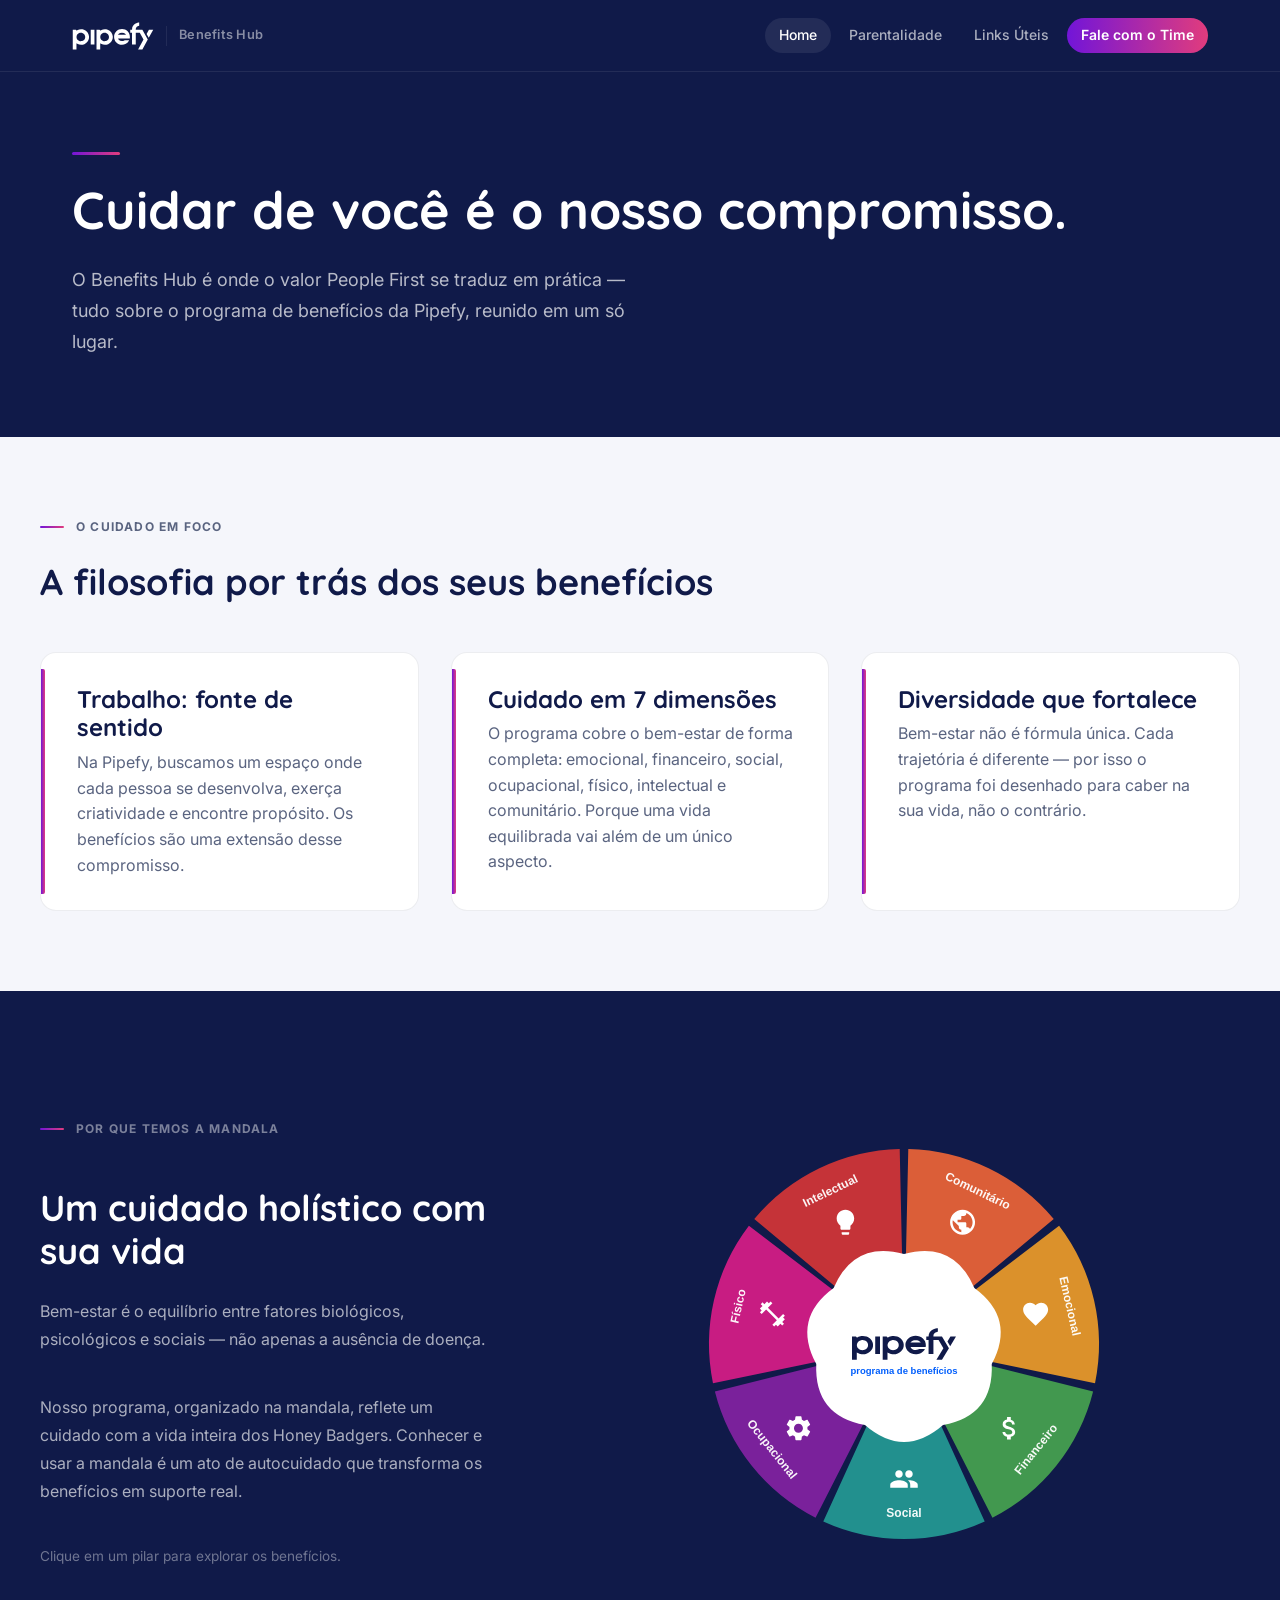
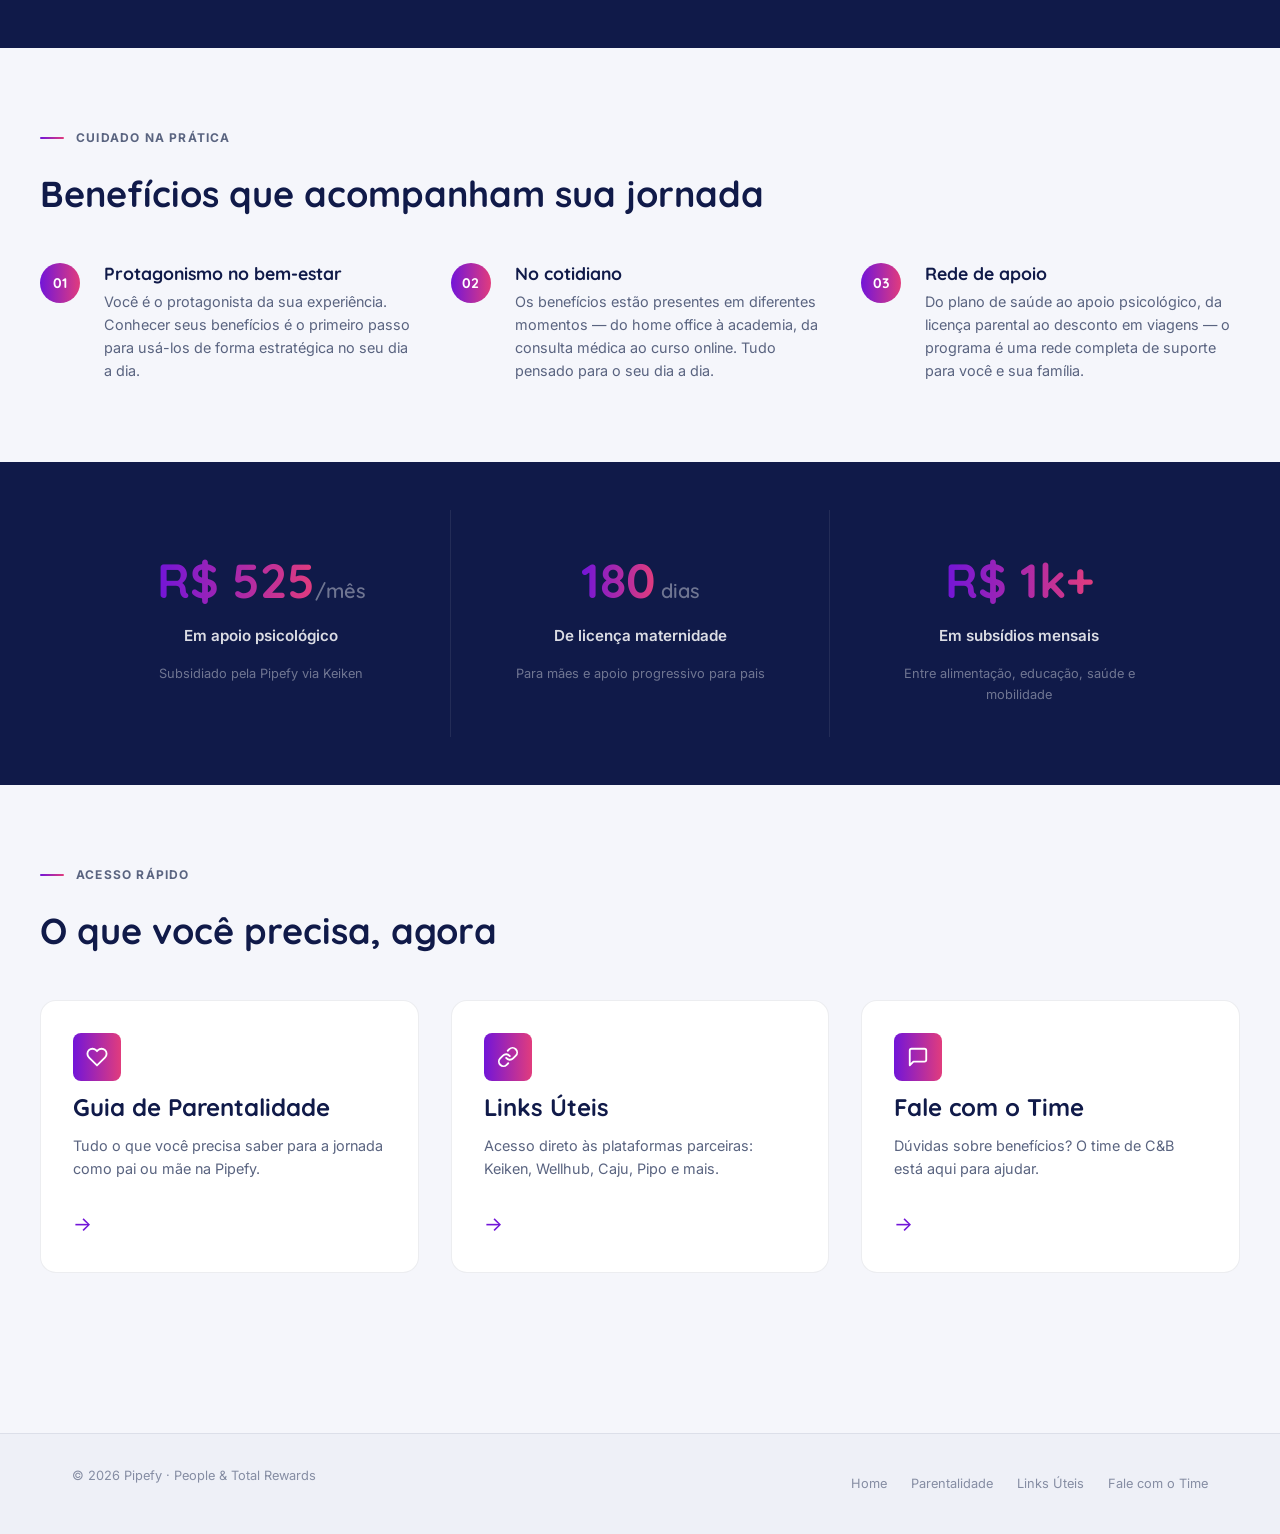
==== index.html @ c68e929a "etapa 2: home completa com mandala, textos e tema híbrido" ====
<!DOCTYPE html>
<html lang="pt-BR">
<head>
  <meta charset="UTF-8">
  <meta name="viewport" content="width=device-width, initial-scale=1.0">
  <meta name="description" content="Benefits Hub — Conheça todos os benefícios Pipefy">
  <title>Benefits Hub — Pipefy</title>
  <link rel="preconnect" href="https://fonts.googleapis.com">
  <link rel="preconnect" href="https://fonts.gstatic.com" crossorigin>
  <link href="https://fonts.googleapis.com/css2?family=Inter:wght@300;400;500;600;700&family=Quicksand:wght@500;600;700&display=swap" rel="stylesheet">
  <link rel="stylesheet" href="css/style.css">
</head>
<body>
  <a href="#main-content" class="skip-link">Pular para o conteúdo</a>
  <div id="header-placeholder"></div>

  <main id="main-content">

    <section class="section-dark hero-section" aria-labelledby="hero-title">
      <div class="container">
        <div class="gradient-bar"></div>
        <h1 id="hero-title">Cuidar de você é o nosso compromisso.</h1>
        <p class="hero-subtitle">O Benefits Hub é onde o valor People First se traduz em prática — tudo sobre o programa de benefícios da Pipefy, reunido em um só lugar.</p>
      </div>
    </section>

    <section aria-labelledby="cuidado-title">
      <div class="container section">
        <div class="section-label">O Cuidado em Foco</div>
        <h2 id="cuidado-title">A filosofia por trás dos seus benefícios</h2>
        <div class="grid-3">
          <div class="card card-feature">
            <h3>Trabalho: fonte de sentido</h3>
            <p style="color:var(--text-secondary);margin-top:0.5rem">Na Pipefy, buscamos um espaço onde cada pessoa se desenvolva, exerça criatividade e encontre propósito. Os benefícios são uma extensão desse compromisso.</p>
          </div>
          <div class="card card-feature">
            <h3>Cuidado em 7 dimensões</h3>
            <p style="color:var(--text-secondary);margin-top:0.5rem">O programa cobre o bem-estar de forma completa: emocional, financeiro, social, ocupacional, físico, intelectual e comunitário. Porque uma vida equilibrada vai além de um único aspecto.</p>
          </div>
          <div class="card card-feature">
            <h3>Diversidade que fortalece</h3>
            <p style="color:var(--text-secondary);margin-top:0.5rem">Bem-estar não é fórmula única. Cada trajetória é diferente — por isso o programa foi desenhado para caber na sua vida, não o contrário.</p>
          </div>
        </div>
      </div>
    </section>

    <section class="section-dark" aria-labelledby="mandala-title">
      <div class="container section">
        <div class="mandala-layout">
          <div class="mandala-text">
            <div class="section-label">Por que temos a mandala</div>
            <h2 id="mandala-title">Um cuidado holístico com sua vida</h2>
            <p>Bem-estar é o equilíbrio entre fatores biológicos, psicológicos e sociais — não apenas a ausência de doença.</p>
            <p>Nosso programa, organizado na mandala, reflete um cuidado com a vida inteira dos Honey Badgers. Conhecer e usar a mandala é um ato de autocuidado que transforma os benefícios em suporte real.</p>
            <p style="color:rgba(255,255,255,0.4);font-size:0.85rem">Clique em um pilar para explorar os benefícios.</p>
          </div>
          <div class="mandala-wheel">
            <canvas id="mandala" aria-label="Mandala de benefícios Pipefy com 7 pilares clicáveis"></canvas>
          </div>
        </div>
      </div>
    </section>

    <section aria-labelledby="pratica-title">
      <div class="container section">
        <div class="section-label">Cuidado na Prática</div>
        <h2 id="pratica-title">Benefícios que acompanham sua jornada</h2>
        <div class="grid-3">
          <div class="pratica-item">
            <div class="pratica-num" aria-hidden="true">01</div>
            <div>
              <h3>Protagonismo no bem-estar</h3>
              <p>Você é o protagonista da sua experiência. Conhecer seus benefícios é o primeiro passo para usá-los de forma estratégica no seu dia a dia.</p>
            </div>
          </div>
          <div class="pratica-item">
            <div class="pratica-num" aria-hidden="true">02</div>
            <div>
              <h3>No cotidiano</h3>
              <p>Os benefícios estão presentes em diferentes momentos — do home office à academia, da consulta médica ao curso online. Tudo pensado para o seu dia a dia.</p>
            </div>
          </div>
          <div class="pratica-item">
            <div class="pratica-num" aria-hidden="true">03</div>
            <div>
              <h3>Rede de apoio</h3>
              <p>Do plano de saúde ao apoio psicológico, da licença parental ao desconto em viagens — o programa é uma rede completa de suporte para você e sua família.</p>
            </div>
          </div>
        </div>
      </div>
    </section>

    <section class="section-numbers" aria-label="Números do programa de benefícios">
      <div class="container">
        <div class="numbers-grid">
          <div class="stat">
            <div><span class="stat-value">R$ 525</span><span class="stat-period">/mês</span></div>
            <p class="stat-label">Em apoio psicológico</p>
            <p class="stat-detail">Subsidiado pela Pipefy via Keiken</p>
          </div>
          <div class="stat">
            <div><span class="stat-value">180</span><span class="stat-period"> dias</span></div>
            <p class="stat-label">De licença maternidade</p>
            <p class="stat-detail">Para mães e apoio progressivo para pais</p>
          </div>
          <div class="stat">
            <div><span class="stat-value">R$ 1k+</span></div>
            <p class="stat-label">Em subsídios mensais</p>
            <p class="stat-detail">Entre alimentação, educação, saúde e mobilidade</p>
          </div>
        </div>
      </div>
    </section>

    <section aria-labelledby="acesso-title">
      <div class="container section">
        <div class="section-label">Acesso Rápido</div>
        <h2 id="acesso-title">O que você precisa, agora</h2>
        <div class="grid-3">
          <a href="parentalidade.html" class="card card-link">
            <div class="card-link-icon" aria-hidden="true">
              <svg width="22" height="22" viewBox="0 0 24 24" fill="none" stroke="white" stroke-width="2" stroke-linecap="round" stroke-linejoin="round"><path d="M20.84 4.61a5.5 5.5 0 0 0-7.78 0L12 5.67l-1.06-1.06a5.5 5.5 0 0 0-7.78 7.78l1.06 1.06L12 21.23l7.78-7.78 1.06-1.06a5.5 5.5 0 0 0 0-7.78z"/></svg>
            </div>
            <h3>Guia de Parentalidade</h3>
            <p>Tudo o que você precisa saber para a jornada como pai ou mãe na Pipefy.</p>
            <span class="card-link-arrow" aria-hidden="true">→</span>
          </a>
          <a href="links-uteis.html" class="card card-link">
            <div class="card-link-icon" aria-hidden="true">
              <svg width="22" height="22" viewBox="0 0 24 24" fill="none" stroke="white" stroke-width="2" stroke-linecap="round" stroke-linejoin="round"><path d="M10 13a5 5 0 0 0 7.54.54l3-3a5 5 0 0 0-7.07-7.07l-1.72 1.71"/><path d="M14 11a5 5 0 0 0-7.54-.54l-3 3a5 5 0 0 0 7.07 7.07l1.71-1.71"/></svg>
            </div>
            <h3>Links Úteis</h3>
            <p>Acesso direto às plataformas parceiras: Keiken, Wellhub, Caju, Pipo e mais.</p>
            <span class="card-link-arrow" aria-hidden="true">→</span>
          </a>
          <a href="fale-com-o-time.html" class="card card-link">
            <div class="card-link-icon" aria-hidden="true">
              <svg width="22" height="22" viewBox="0 0 24 24" fill="none" stroke="white" stroke-width="2" stroke-linecap="round" stroke-linejoin="round"><path d="M21 15a2 2 0 0 1-2 2H7l-4 4V5a2 2 0 0 1 2-2h14a2 2 0 0 1 2 2z"/></svg>
            </div>
            <h3>Fale com o Time</h3>
            <p>Dúvidas sobre benefícios? O time de C&amp;B está aqui para ajudar.</p>
            <span class="card-link-arrow" aria-hidden="true">→</span>
          </a>
        </div>
      </div>
    </section>

  </main>

  <div id="footer-placeholder"></div>

  <script>const BASE = './';</script>
  <script src="js/components.js"></script>
  <script>
  (function() {
    const LOGO_D = 'M245.43 51.1485C245.43 51.0985 245.43 49.5185 245.44 49.4585C245.95 40.4285 254.89 38.9685 256.14 38.8585V28.9785C253.12 28.8085 233.56 31.7185 233.76 51.1285C233.77 51.1285 233.78 51.1485 233.78 51.1485H228.18V60.6685H233.72V97.6185H245.44V60.6685H257.84L269.48 82.0385L252.63 112.938H266.04L282.9 82.0285L266.06 51.1585H245.42L245.43 51.1485ZM286.46 51.1485L279.24 64.4985L285.9 76.6885L299.9 51.1285H286.47L286.46 51.1485ZM161.58 76.9585C160.45 81.9685 156.53 85.8385 151.45 86.9585C141.57 89.1285 132.93 80.5885 135.13 70.8385C136.26 65.8285 140.18 61.9585 145.25 60.8385C155.13 58.6685 163.78 67.2085 161.58 76.9585ZM158.04 51.2085C145.06 46.3085 134.68 53.9685 134.68 53.9685L132.62 51.2285H123.06V113.028H134.61V93.6485C134.61 93.6485 140.88 98.2485 149.25 98.2485C163.68 98.2485 175.25 85.9385 173.77 71.3985C172.85 62.3385 166.66 54.4685 158.05 51.2185L158.04 51.2085ZM189.98 67.0085L189.981 67.0061C190.055 66.8564 193.06 60.7385 202.48 60.7385C211.97 60.7385 214.98 66.9985 214.98 67.0085H189.98ZM202.53 49.3185C188.89 49.3185 177.83 60.2685 177.83 73.7785C177.83 87.2885 188.89 98.2385 202.53 98.2385C210.04 98.2385 219.78 94.5085 224.97 83.9285H211C210.23 84.5985 209.33 85.2185 208.28 85.7285C206.7 86.4785 204.8 86.9685 202.49 86.9685C193.98 86.9685 190.62 80.5285 190.44 78.7285H226.72C226.766 78.2739 226.831 77.8163 226.896 77.355L226.896 77.3544C226.999 76.6288 227.103 75.8942 227.14 75.1485C227.93 60.2585 215.95 49.3285 202.55 49.3285L202.53 49.3185ZM105.01 97.6885H116.58V51.2185H105.01V97.6885ZM77.4 86.9584C82.47 85.8384 86.39 81.9684 87.52 76.9584C89.72 67.2084 81.07 58.6684 71.19 60.8384C66.12 61.9584 62.2 65.8284 61.07 70.8384C58.87 80.5884 67.52 89.1284 77.4 86.9584ZM60.62 53.9684C60.62 53.9684 71 46.3084 83.98 51.2084L83.99 51.2184C92.6 54.4684 98.79 62.3384 99.71 71.3984C101.19 85.9384 89.62 98.2484 75.19 98.2484C66.81 98.2484 60.54 93.6484 60.54 93.6484V113.028H49V51.2284H58.56L60.62 53.9684Z';

    const pilares = [
      { nome:'Comunitário', cor:'#FF6B35', slug:'comunitario' },
      { nome:'Emocional',   cor:'#FFA726', slug:'emocional'   },
      { nome:'Financeiro',  cor:'#4CAF50', slug:'financeiro'  },
      { nome:'Social',      cor:'#26A69A', slug:'social'      },
      { nome:'Ocupacional', cor:'#8E24AA', slug:'ocupacional' },
      { nome:'Físico',      cor:'#E91E8C', slug:'fisico'      },
      { nome:'Intelectual', cor:'#E53935', slug:'intelectual' },
    ];

    const ICON_PATHS = [
      // Comunitário — globo
      'M12 2C6.48 2 2 6.48 2 12s4.48 10 10 10 10-4.48 10-10S17.52 2 12 2zm-1 17.93c-3.95-.49-7-3.85-7-7.93 0-.62.08-1.21.21-1.79L9 15v1c0 1.1.9 2 2 2v1.93zm6.9-2.54c-.26-.81-1-1.39-1.9-1.39h-1v-3c0-.55-.45-1-1-1H8v-2h2c.55 0 1-.45 1-1V7h2c1.1 0 2-.9 2-2v-.41c2.93 1.19 5 4.06 5 7.41 0 2.08-.8 3.97-2.1 5.39z',
      // Emocional — coração
      'M12 21.35l-1.45-1.32C5.4 15.36 2 12.28 2 8.5 2 5.42 4.42 3 7.5 3c1.74 0 3.41.81 4.5 2.09C13.09 3.81 14.76 3 16.5 3 19.58 3 22 5.42 22 8.5c0 3.78-3.4 6.86-8.55 11.54L12 21.35z',
      // Financeiro — cifrão
      'M11.8 10.9c-2.27-.59-3-1.2-3-2.15 0-1.09 1.01-1.85 2.7-1.85 1.78 0 2.44.85 2.5 2.1h2.21c-.07-1.72-1.12-3.3-3.21-3.81V3h-3v2.16c-1.94.42-3.5 1.68-3.5 3.61 0 2.31 1.91 3.46 4.7 4.13 2.5.6 3 1.48 3 2.41 0 .69-.49 1.79-2.7 1.79-2.06 0-2.87-.92-2.98-2.1h-2.2c.12 2.19 1.76 3.42 3.68 3.83V21h3v-2.15c1.95-.37 3.5-1.5 3.5-3.55 0-2.84-2.43-3.81-4.7-4.4z',
      // Social — grupo de pessoas
      'M16 11c1.66 0 2.99-1.34 2.99-3S17.66 5 16 5c-1.66 0-3 1.34-3 3s1.34 3 3 3zm-8 0c1.66 0 2.99-1.34 2.99-3S9.66 5 8 5C6.34 5 5 6.34 5 8s1.34 3 3 3zm0 2c-2.33 0-7 1.17-7 3.5V19h14v-2.5c0-2.33-4.67-3.5-7-3.5zm8 0c-.29 0-.62.02-.97.05 1.16.84 1.97 1.97 1.97 3.45V19h6v-2.5c0-2.33-4.67-3.5-7-3.5z',
      // Ocupacional — engrenagem
      'M19.14 12.94c.04-.3.06-.61.06-.94 0-.32-.02-.64-.07-.94l2.03-1.58c.18-.14.23-.41.12-.61l-1.92-3.32c-.12-.22-.37-.29-.59-.22l-2.39.96c-.5-.38-1.03-.7-1.62-.94l-.36-2.54c-.04-.24-.24-.41-.48-.41h-3.84c-.24 0-.43.17-.47.41l-.36 2.54c-.59.24-1.13.57-1.62.94l-2.39-.96c-.22-.08-.47 0-.59.22L2.74 8.87c-.12.21-.08.47.12.61l2.03 1.58c-.05.3-.09.63-.09.94s.02.64.07.94l-2.03 1.58c-.18.14-.23.41-.12.61l1.92 3.32c.12.22.37.29.59.22l2.39-.96c.5.38 1.03.7 1.62.94l.36 2.54c.05.24.24.41.48.41h3.84c.24 0 .44-.17.47-.41l.36-2.54c.59-.24 1.13-.56 1.62-.94l2.39.96c.22.08.47 0 .59-.22l1.92-3.32c.12-.22.07-.47-.12-.61l-2.01-1.58zM12 15.6c-1.98 0-3.6-1.62-3.6-3.6s1.62-3.6 3.6-3.6 3.6 1.62 3.6 3.6-1.62 3.6-3.6 3.6z',
      // Físico — haltere
      'M20.57 14.86L22 13.43 20.57 12 17 15.57 8.43 7 12 3.43 10.57 2 9.14 3.43 7.71 2 5.57 4.14 4.14 2.71 2.71 4.14l1.43 1.43L2 7.71l1.43 1.43L2 10.57 3.43 12 7 8.43 15.57 17 12 20.57 13.43 22l1.43-1.43L16.29 22l2.14-2.14 1.43 1.43 1.43-1.43-1.43-1.43L22 16.29z',
      // Intelectual — lâmpada
      'M9 21c0 .55.45 1 1 1h4c.55 0 1-.45 1-1v-1H9v1zm3-19C8.14 2 5 5.14 5 9c0 2.38 1.19 4.47 3 5.74V17c0 .55.45 1 1 1h6c.55 0 1-.45 1-1v-2.26c1.81-1.27 3-3.36 3-5.74 0-3.86-3.14-7-7-7z',
    ];

    const canvas = document.getElementById('mandala');
    if (!canvas) return;

    const dpr = window.devicePixelRatio || 1;
    const SIZE = 420;
    canvas.width  = SIZE * dpr;
    canvas.height = SIZE * dpr;
    canvas.style.width  = SIZE + 'px';
    canvas.style.height = SIZE + 'px';
    const ctx = canvas.getContext('2d');
    ctx.scale(dpr, dpr);

    const CX=SIZE/2, CY=SIZE/2, R=195, r=90, BUMP=25, N=7;
    const SA=(Math.PI*2)/N, GAP=0.022;
    let hov=-1, loadedCount=0;

    function makeIconImg(pathD) {
      const svg = `<svg viewBox="0 0 24 24" fill="white" xmlns="http://www.w3.org/2000/svg"><path d="${pathD}"/></svg>`;
      const img = new Image();
      img.onload = () => { loadedCount++; if (loadedCount === N + 1) draw(); };
      img.src = 'data:image/svg+xml;charset=utf-8,' + encodeURIComponent(svg);
      return img;
    }

    const iconImgs = ICON_PATHS.map(makeIconImg);

    const logoSvg = `<svg viewBox="49 18 250.9 106" xmlns="http://www.w3.org/2000/svg"><path fill-rule="evenodd" clip-rule="evenodd" d="${LOGO_D}" fill="#101A49"/></svg>`;
    const logoImg = new Image();
    logoImg.onload = () => { loadedCount++; if (loadedCount === N + 1) draw(); };
    logoImg.src = 'data:image/svg+xml;charset=utf-8,' + encodeURIComponent(logoSvg);

    function seg(i){ const s=-Math.PI/2+i*SA+GAP, e=-Math.PI/2+(i+1)*SA-GAP; return {s,e,mid:(s+e)/2}; }

    function drawSegs(){
      pilares.forEach((p,i)=>{
        const {s,e,mid}=seg(i), isH=hov===i;
        const ox=isH?Math.cos(mid)*8:0, oy=isH?Math.sin(mid)*8:0;
        ctx.save(); ctx.translate(ox,oy);
        ctx.beginPath();
        ctx.moveTo(CX+r*Math.cos(s),CY+r*Math.sin(s));
        ctx.lineTo(CX+R*Math.cos(s),CY+R*Math.sin(s));
        ctx.arc(CX,CY,R,s,e);
        ctx.lineTo(CX+r*Math.cos(e),CY+r*Math.sin(e));
        ctx.arc(CX,CY,r,e,s,true);
        ctx.closePath();
        ctx.fillStyle=isH?p.cor:p.cor+'D9';
        ctx.fill();
        ctx.restore();
      });
    }

    function drawWavy(){
      ctx.beginPath();
      for(let i=0;i<N;i++){
        const ba=-Math.PI/2+i*SA, ma=ba+SA/2, na=-Math.PI/2+(i+1)*SA;
        const x1=CX+r*Math.cos(ba), y1=CY+r*Math.sin(ba);
        const cpx=CX+(r+BUMP)*Math.cos(ma), cpy=CY+(r+BUMP)*Math.sin(ma);
        const x2=CX+r*Math.cos(na), y2=CY+r*Math.sin(na);
        if(i===0) ctx.moveTo(x1,y1); ctx.quadraticCurveTo(cpx,cpy,x2,y2);
      }
      ctx.closePath(); ctx.fillStyle='white'; ctx.fill();
    }

    function drawLabels(){
      const ICON_SIZE = 30;
      pilares.forEach((p,i)=>{
        const {s,e,mid}=seg(i), isH=hov===i;
        const ox=isH?Math.cos(mid)*8:0, oy=isH?Math.sin(mid)*8:0;
        const avail = R - r - BUMP;
        const ir = r + BUMP + avail * 0.25;
        const lr = r + BUMP + avail * 0.68;

        const ix=CX+ir*Math.cos(mid)+ox, iy=CY+ir*Math.sin(mid)+oy;
        if (iconImgs[i].complete && iconImgs[i].naturalWidth > 0) {
          ctx.drawImage(iconImgs[i], ix-ICON_SIZE/2, iy-ICON_SIZE/2, ICON_SIZE, ICON_SIZE);
        }

        ctx.save();
        ctx.translate(CX+lr*Math.cos(mid)+ox, CY+lr*Math.sin(mid)+oy);
        const textRot = Math.sin(mid) > 0 ? mid + Math.PI * 1.5 : mid + Math.PI * 0.5;
        ctx.rotate(textRot);
        ctx.fillStyle='rgba(255,255,255,0.95)';
        ctx.font='bold 12px sans-serif';
        ctx.textAlign='center'; ctx.textBaseline='middle';
        ctx.fillText(p.nome,0,0);
        ctx.restore();
      });
    }

    function drawCenter(){
      ctx.beginPath();
      ctx.arc(CX,CY,r-4,0,Math.PI*2);
      ctx.fillStyle='white'; ctx.fill();
      if(logoImg.complete && logoImg.naturalWidth>0){
        ctx.drawImage(logoImg, CX-52, CY-20, 104, 40);
      } else {
        ctx.fillStyle='#101A49';
        ctx.font='bold 20px sans-serif';
        ctx.textAlign='center'; ctx.textBaseline='middle';
        ctx.fillText('pipefy',CX,CY-10);
      }
      ctx.fillStyle='#005EFC';
      ctx.font='bold 9.5px sans-serif';
      ctx.textAlign='center'; ctx.textBaseline='middle';
      ctx.fillText('programa de benefícios',CX,CY+27);
    }

    function draw(){
      ctx.clearRect(0,0,SIZE,SIZE);
      drawSegs(); drawWavy(); drawLabels(); drawCenter();
    }

    function getHov(x,y){
      const dx=x-CX, dy=y-CY, d=Math.sqrt(dx*dx+dy*dy);
      if(d<r||d>R) return -1;
      let a=Math.atan2(dy,dx)+Math.PI/2;
      if(a<0) a+=Math.PI*2;
      return Math.floor(a/SA)%N;
    }

    canvas.addEventListener('mousemove',e=>{
      const rect=canvas.getBoundingClientRect();
      const x=(e.clientX-rect.left)*(SIZE/rect.width);
      const y=(e.clientY-rect.top)*(SIZE/rect.height);
      const idx=getHov(x,y);
      if(idx!==hov){ hov=idx; draw(); canvas.style.cursor=idx>=0?'pointer':'default'; }
    });
    canvas.addEventListener('mouseleave',()=>{ hov=-1; draw(); canvas.style.cursor='default'; });
    canvas.addEventListener('click',e=>{
      const rect=canvas.getBoundingClientRect();
      const x=(e.clientX-rect.left)*(SIZE/rect.width);
      const y=(e.clientY-rect.top)*(SIZE/rect.height);
      const idx=getHov(x,y);
      if(idx>=0) window.location.href=BASE+'pilares/'+pilares[idx].slug+'.html';
    });

    draw();
  })();
  </script>
</body>
</html>
---- css/style.css ----
/* ================================================
   Benefits Hub — Pipefy · Tema Híbrido
   ================================================ */

:root {
  --color-primary:    #005EFC;
  --color-dark:       #101A49;
  --color-gray:       #E6E6E6;
  --color-white:      #FFFFFF;
  --color-hr-primary: #7215D8;
  --color-hr-shade:   #520F9A;
  --color-hr-tint:    #9544ED;
  --color-hr-magenta: #E13C7D;
  --gradient:         linear-gradient(to right, #7215D8, #E13C7D);
  --gradient-reverse: linear-gradient(to left,  #7215D8, #E13C7D);
  --bg-page:          #F5F6FB;
  --bg-card:          #FFFFFF;
  --bg-card-hover:    #EEF0FA;
  --bg-dark:          #101A49;
  --bg-dark-card:     #162058;
  --bg-dark-card-hover: #1A2665;
  --border-subtle:    rgba(16, 26, 73, 0.08);
  --border-dark:      rgba(255, 255, 255, 0.08);
  --text-primary:     #101A49;
  --text-secondary:   #5A6480;
  --text-link:        #005EFC;
  --font-heading: 'Quicksand', sans-serif;
  --font-body:    'Inter', sans-serif;
  --space-xs: 0.5rem; --space-sm: 1rem; --space-md: 1.5rem;
  --space-lg: 2rem;   --space-xl: 3rem; --space-2xl: 5rem;
  --radius-sm: 8px; --radius-md: 16px; --radius-lg: 24px;
  --max-width: 1200px; --header-height: 72px;
  --transition: 0.2s ease;
}

*, *::before, *::after { box-sizing: border-box; margin: 0; padding: 0; }
html { scroll-behavior: smooth; }
body {
  background-color: var(--bg-page);
  color: var(--text-primary);
  font-family: var(--font-body);
  font-size: 1rem;
  line-height: 1.6;
  -webkit-font-smoothing: antialiased;
}
img { max-width: 100%; display: block; }
ul, ol { list-style: none; }

.skip-link {
  position: absolute; top: -100%; left: var(--space-sm);
  background: var(--color-primary); color: var(--color-white);
  padding: 0.5rem 1rem; border-radius: var(--radius-sm);
  font-weight: 600; z-index: 9999; transition: top var(--transition);
}
.skip-link:focus { top: var(--space-sm); }

a { color: var(--text-link); text-decoration: none; transition: color var(--transition); }
a:hover { color: var(--color-hr-primary); }
a:focus-visible { outline: 2px solid var(--color-primary); outline-offset: 3px; border-radius: 4px; }

h1, h2, h3, h4 { font-family: var(--font-heading); font-weight: 700; line-height: 1.2; }
h1 { font-size: clamp(2rem, 5vw, 3.25rem); }
h2 { font-size: clamp(1.5rem, 3vw, 2.25rem); }
h3 { font-size: clamp(1.125rem, 2vw, 1.5rem); }
h4 { font-size: 1.125rem; }
p { margin-bottom: var(--space-sm); }
p:last-child { margin-bottom: 0; }

.container { width: 100%; max-width: var(--max-width); margin: 0 auto; padding: 0 var(--space-lg); }
.section { padding: var(--space-2xl) 0; }

/* HEADER */
.site-header {
  position: sticky; top: 0; z-index: 100;
  height: var(--header-height);
  background-color: var(--bg-dark);
  border-bottom: 1px solid var(--border-dark);
}
.site-header .container { height: 100%; display: flex; align-items: center; justify-content: space-between; gap: var(--space-lg); }
.header-logo { display: flex; align-items: center; gap: 0.75rem; text-decoration: none; flex-shrink: 0; }
.header-logo:focus-visible { outline: 2px solid var(--color-primary); outline-offset: 4px; border-radius: var(--radius-sm); }
.logo-divider { width: 1px; height: 20px; background-color: var(--border-dark); }
.logo-label { font-size: 0.8rem; font-weight: 600; color: rgba(255,255,255,0.5); letter-spacing: 0.02em; white-space: nowrap; }
.site-nav { display: flex; align-items: center; gap: 0.25rem; }
.site-nav a { color: rgba(255,255,255,0.65); font-size: 0.875rem; font-weight: 500; padding: 0.4rem 0.875rem; border-radius: 20px; transition: color var(--transition), background-color var(--transition); white-space: nowrap; }
.site-nav a:hover, .site-nav a[aria-current="page"] { color: var(--color-white); background-color: rgba(255,255,255,0.08); }
.site-nav a:focus-visible { outline: 2px solid var(--color-primary); outline-offset: 2px; }
.nav-cta { background: var(--gradient) !important; color: var(--color-white) !important; font-weight: 600 !important; }
.nav-cta:hover { opacity: 0.88; }

/* FOOTER */
.site-footer { background-color: #EEF0F7; border-top: 1px solid var(--border-subtle); padding: var(--space-lg) 0; margin-top: var(--space-2xl); }
.footer-inner { display: flex; align-items: center; justify-content: space-between; flex-wrap: wrap; gap: var(--space-md); }
.footer-copy { font-size: 0.8rem; color: var(--text-secondary); opacity: 0.7; }
.footer-nav { display: flex; gap: var(--space-md); }
.footer-nav a { font-size: 0.8rem; color: var(--text-secondary); opacity: 0.7; transition: color var(--transition), opacity var(--transition); }
.footer-nav a:hover { color: var(--color-primary); opacity: 1; }

/* SEÇÃO DARK */
.section-dark { background-color: var(--bg-dark); color: var(--color-white); }
.section-dark h1, .section-dark h2, .section-dark h3, .section-dark h4 { color: var(--color-white); }
.section-dark p { color: rgba(255,255,255,0.65); }
.section-dark .card { background-color: var(--bg-dark-card); border-color: var(--border-dark); }
.section-dark .card:hover { background-color: var(--bg-dark-card-hover); box-shadow: none; }
.section-dark .section-label::before { background: var(--gradient); }
.section-dark .section-label { color: rgba(255,255,255,0.45); }

/* CARD */
.card { background-color: var(--bg-card); border: 1px solid var(--border-subtle); border-radius: var(--radius-md); padding: var(--space-lg); transition: transform var(--transition), box-shadow var(--transition); }
.card:hover { transform: translateY(-2px); box-shadow: 0 8px 24px rgba(16,26,73,0.08); }

/* CARD FEATURE (borda gradiente) */
.card-feature { position: relative; padding-left: calc(var(--space-lg) + 4px); }
.card-feature::before {
  content: ''; position: absolute; left: 0; top: var(--radius-md); bottom: var(--radius-md);
  width: 4px; border-radius: 0 2px 2px 0;
  background: var(--gradient);
}

/* CARD LINK */
a.card-link { display: flex; flex-direction: column; gap: 0.75rem; text-decoration: none; color: var(--text-primary); }
a.card-link h3 { color: var(--text-primary); transition: color var(--transition); }
a.card-link:hover h3 { color: var(--color-hr-primary); }
a.card-link p { color: var(--text-secondary); font-size: 0.9rem; }
.card-link-icon { width: 48px; height: 48px; border-radius: var(--radius-sm); background: var(--gradient); display: flex; align-items: center; justify-content: center; flex-shrink: 0; }
.card-link-icon svg { color: white; }
.card-link-arrow { font-size: 1.25rem; color: var(--color-hr-primary); margin-top: auto; }

/* UTILITÁRIOS */
.text-gradient { background: var(--gradient); -webkit-background-clip: text; -webkit-text-fill-color: transparent; background-clip: text; }
.gradient-bar { height: 3px; width: 48px; background: var(--gradient); border-radius: 2px; margin-bottom: var(--space-md); }
.badge { display: inline-block; font-size: 0.7rem; font-weight: 700; text-transform: uppercase; letter-spacing: 0.08em; padding: 0.25rem 0.75rem; border-radius: 20px; background: var(--gradient); color: var(--color-white); }
.section-label { display: flex; align-items: center; gap: 0.75rem; margin-bottom: var(--space-md); font-size: 0.75rem; font-weight: 700; text-transform: uppercase; letter-spacing: 0.1em; color: var(--text-secondary); }
.section-label::before { content: ''; display: block; width: 24px; height: 2px; background: var(--gradient); border-radius: 2px; flex-shrink: 0; }

/* HERO */
.hero-section { padding: var(--space-2xl) 0; }
.hero-subtitle { font-size: 1.125rem; color: rgba(255,255,255,0.7) !important; max-width: 580px; margin-top: var(--space-md); line-height: 1.7; }

/* GRIDS */
.grid-3 { display: grid; grid-template-columns: repeat(auto-fit, minmax(280px, 1fr)); gap: var(--space-lg); margin-top: var(--space-xl); }
.grid-2 { display: grid; grid-template-columns: repeat(auto-fit, minmax(300px, 1fr)); gap: var(--space-lg); margin-top: var(--space-xl); }

/* MANDALA */
.mandala-layout { display: grid; grid-template-columns: 2fr 3fr; gap: var(--space-2xl); align-items: center; margin-top: var(--space-xl); }
.mandala-text { display: flex; flex-direction: column; gap: var(--space-md); }
.mandala-text h2 { color: var(--color-white); }
.mandala-text p { color: rgba(255,255,255,0.65); line-height: 1.75; }
.mandala-wheel { display: flex; justify-content: center; }
.mandala-wheel canvas { max-width: 100%; cursor: default; }
.mandala-caption { text-align: center; font-size: 0.8rem; color: rgba(255,255,255,0.35); margin-top: var(--space-sm); }

/* CUIDADO NA PRÁTICA */
.pratica-item { display: flex; gap: var(--space-md); align-items: flex-start; }
.pratica-num {
  width: 40px; height: 40px; flex-shrink: 0; border-radius: 50%;
  background: var(--gradient); display: flex; align-items: center; justify-content: center;
  font-family: var(--font-heading); font-weight: 700; font-size: 0.875rem; color: white;
}
.pratica-item h3 { font-size: 1.1rem; margin-bottom: 0.35rem; }
.pratica-item p { color: var(--text-secondary); font-size: 0.9rem; }

/* NÚMEROS */
.section-numbers { background-color: var(--bg-dark); padding: var(--space-xl) 0; }
.numbers-grid { display: grid; grid-template-columns: repeat(3, 1fr); gap: 1px; background: var(--border-dark); }
.stat { padding: var(--space-lg) var(--space-xl); background: var(--bg-dark); text-align: center; }
.stat-value { display: inline; font-family: var(--font-heading); font-size: clamp(2rem, 4vw, 3rem); font-weight: 700; background: var(--gradient); -webkit-background-clip: text; -webkit-text-fill-color: transparent; background-clip: text; }
.stat-period { font-family: var(--font-heading); font-size: 1.25rem; font-weight: 600; color: rgba(255,255,255,0.4); }
.stat-label { font-size: 0.95rem; font-weight: 600; color: rgba(255,255,255,0.85); margin-top: 0.35rem; }
.stat-detail { font-size: 0.8rem; color: rgba(255,255,255,0.4); margin-top: 0.2rem; }

/* PÁGINA PLACEHOLDER */
.page-placeholder { min-height: 60vh; display: flex; flex-direction: column; align-items: center; justify-content: center; text-align: center; gap: var(--space-md); padding: var(--space-2xl) var(--space-lg); }
.page-placeholder .badge { background: var(--bg-card); border: 1px solid var(--border-subtle); color: var(--text-secondary); }
.page-placeholder p { color: var(--text-secondary); max-width: 480px; }

/* RESPONSIVO */
@media (max-width: 900px) {
  .mandala-layout { grid-template-columns: 1fr; }
  .mandala-text { text-align: center; align-items: center; }
  .numbers-grid { grid-template-columns: 1fr; }
  .stat { border-bottom: 1px solid var(--border-dark); }
  .stat:last-child { border-bottom: none; }
}
@media (max-width: 768px) {
  .container { padding: 0 var(--space-sm); }
  .site-nav { display: none; }
  .footer-inner { flex-direction: column; text-align: center; }
  .footer-nav { justify-content: center; }
  .grid-3, .grid-2 { grid-template-columns: 1fr; }
}
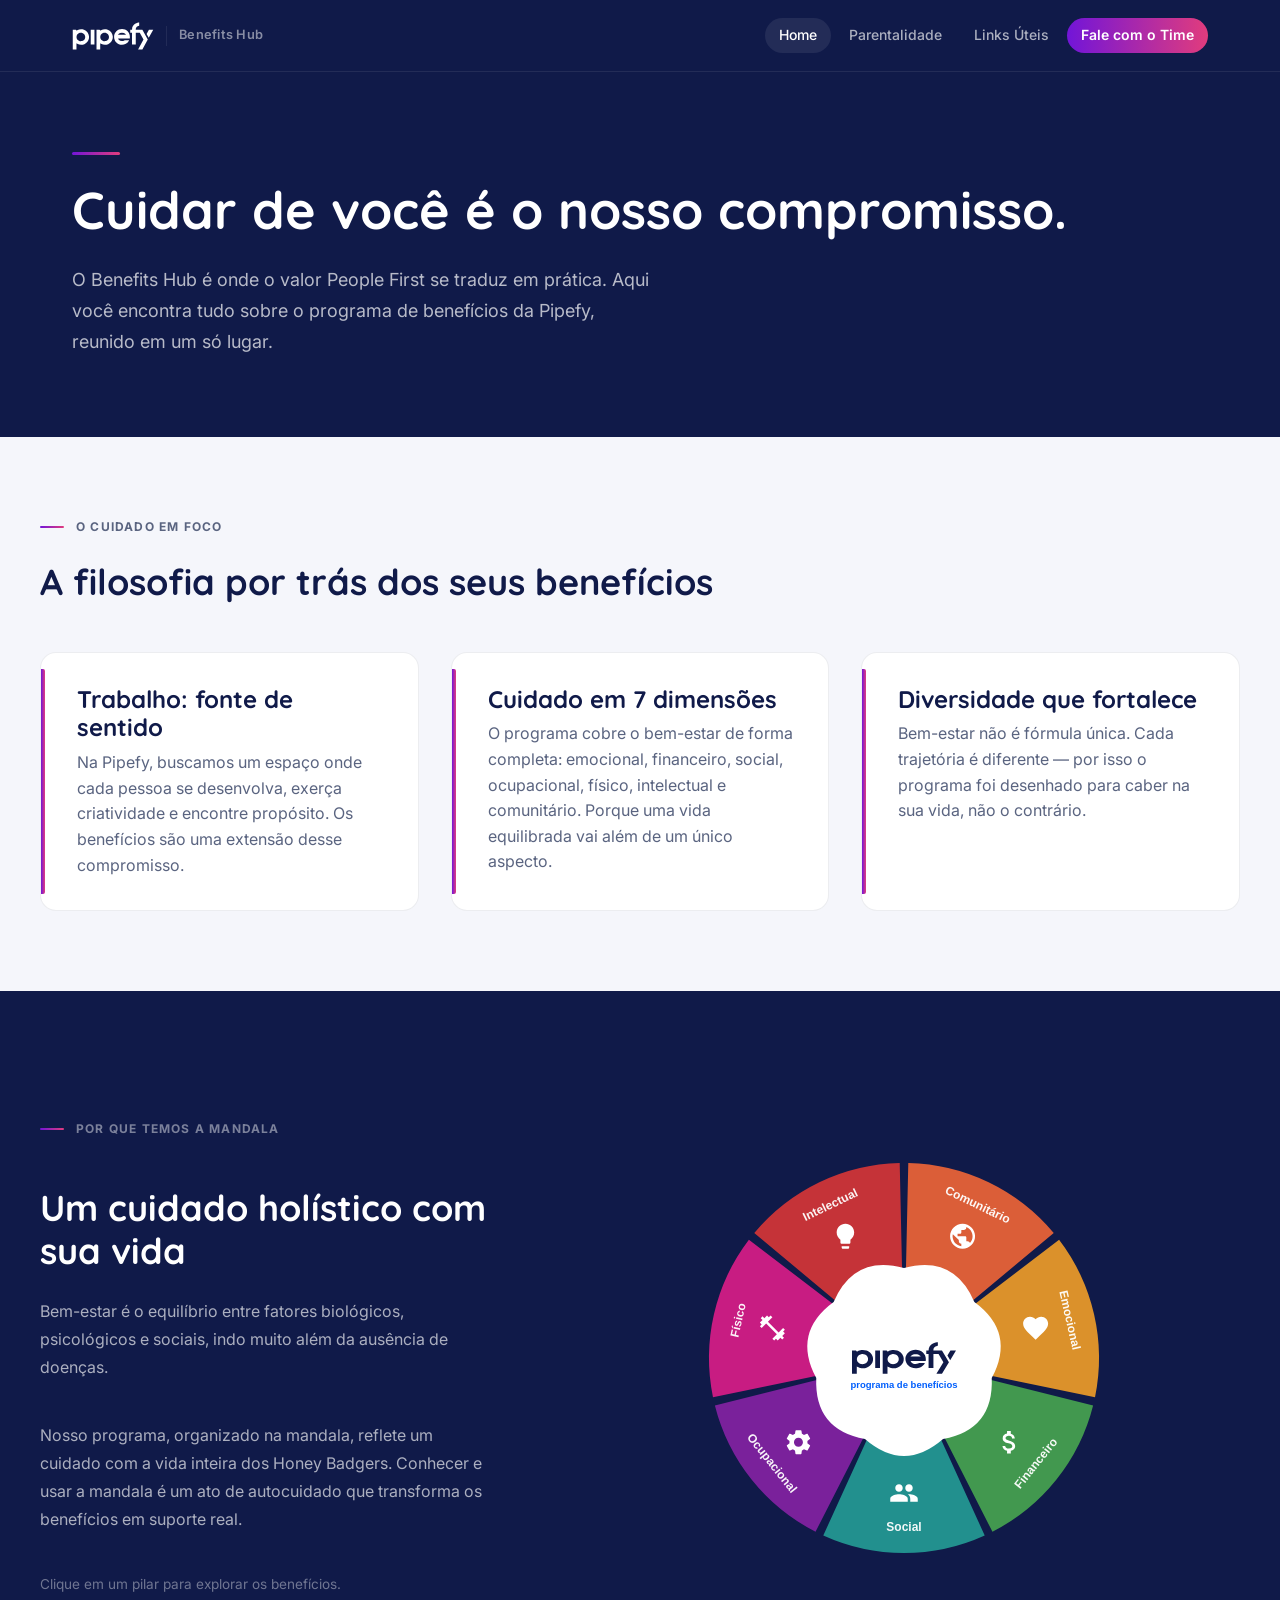
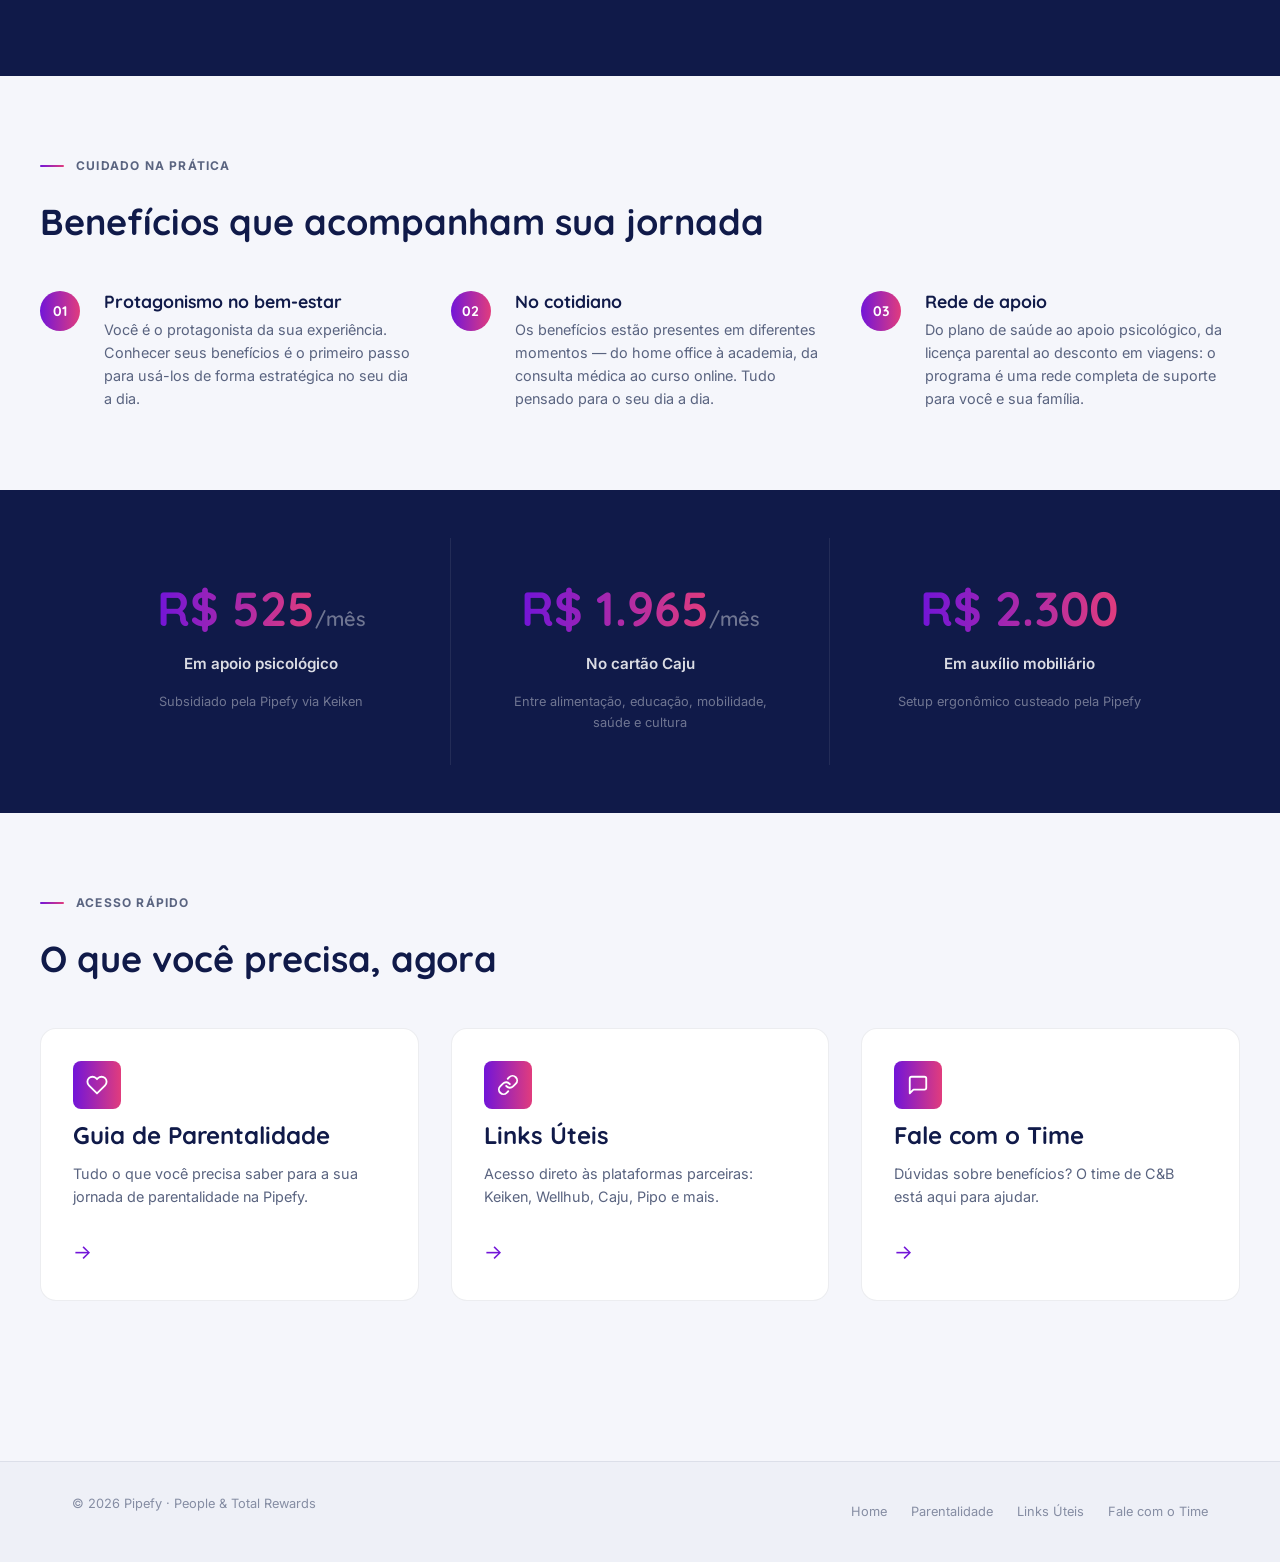
==== commit 6e716f1b: "Ajuste da escrita inicial" ====
--- a/index.html
+++ b/index.html
@@ -20,7 +20,7 @@
       <div class="container">
         <div class="gradient-bar"></div>
         <h1 id="hero-title">Cuidar de você é o nosso compromisso.</h1>
-        <p class="hero-subtitle">O Benefits Hub é onde o valor People First se traduz em prática — tudo sobre o programa de benefícios da Pipefy, reunido em um só lugar.</p>
+        <p class="hero-subtitle">O Benefits Hub é onde o valor People First se traduz em prática. Aqui você encontra tudo sobre o programa de benefícios da Pipefy, reunido em um só lugar.</p>
       </div>
     </section>
 
@@ -51,7 +51,7 @@
           <div class="mandala-text">
             <div class="section-label">Por que temos a mandala</div>
             <h2 id="mandala-title">Um cuidado holístico com sua vida</h2>
-            <p>Bem-estar é o equilíbrio entre fatores biológicos, psicológicos e sociais — não apenas a ausência de doença.</p>
+            <p>Bem-estar é o equilíbrio entre fatores biológicos, psicológicos e sociais, indo muito além da ausência de doenças.</p>
             <p>Nosso programa, organizado na mandala, reflete um cuidado com a vida inteira dos Honey Badgers. Conhecer e usar a mandala é um ato de autocuidado que transforma os benefícios em suporte real.</p>
             <p style="color:rgba(255,255,255,0.4);font-size:0.85rem">Clique em um pilar para explorar os benefícios.</p>
           </div>
@@ -85,7 +85,7 @@
             <div class="pratica-num" aria-hidden="true">03</div>
             <div>
               <h3>Rede de apoio</h3>
-              <p>Do plano de saúde ao apoio psicológico, da licença parental ao desconto em viagens — o programa é uma rede completa de suporte para você e sua família.</p>
+              <p>Do plano de saúde ao apoio psicológico, da licença parental ao desconto em viagens: o programa é uma rede completa de suporte para você e sua família.</p>
             </div>
           </div>
         </div>
@@ -101,15 +101,15 @@
             <p class="stat-detail">Subsidiado pela Pipefy via Keiken</p>
           </div>
           <div class="stat">
-            <div><span class="stat-value">180</span><span class="stat-period"> dias</span></div>
-            <p class="stat-label">De licença maternidade</p>
-            <p class="stat-detail">Para mães e apoio progressivo para pais</p>
+            <div><span class="stat-value">R$ 1.965</span><span class="stat-period">/mês</span></div>
+            <p class="stat-label">No cartão Caju</p>
+            <p class="stat-detail">Entre alimentação, educação, mobilidade, saúde e cultura</p>
           </div>
           <div class="stat">
-            <div><span class="stat-value">R$ 1k+</span></div>
-            <p class="stat-label">Em subsídios mensais</p>
-            <p class="stat-detail">Entre alimentação, educação, saúde e mobilidade</p>
-          </div>
+           <div><span class="stat-value">R$ 2.300</span></div>
+           <p class="stat-label">Em auxílio mobiliário</p>
+           <p class="stat-detail">Setup ergonômico custeado pela Pipefy</p>
+         </div>
         </div>
       </div>
     </section>
@@ -124,7 +124,7 @@
               <svg width="22" height="22" viewBox="0 0 24 24" fill="none" stroke="white" stroke-width="2" stroke-linecap="round" stroke-linejoin="round"><path d="M20.84 4.61a5.5 5.5 0 0 0-7.78 0L12 5.67l-1.06-1.06a5.5 5.5 0 0 0-7.78 7.78l1.06 1.06L12 21.23l7.78-7.78 1.06-1.06a5.5 5.5 0 0 0 0-7.78z"/></svg>
             </div>
             <h3>Guia de Parentalidade</h3>
-            <p>Tudo o que você precisa saber para a jornada como pai ou mãe na Pipefy.</p>
+            <p>Tudo o que você precisa saber para a sua jornada de parentalidade na Pipefy.</p>
             <span class="card-link-arrow" aria-hidden="true">→</span>
           </a>
           <a href="links-uteis.html" class="card card-link">
--- a/css/style.css
+++ b/css/style.css
@@ -188,4 +188,116 @@
   .footer-inner { flex-direction: column; text-align: center; }
   .footer-nav { justify-content: center; }
   .grid-3, .grid-2 { grid-template-columns: 1fr; }
-}+}
+
+/* ================================================
+   PILAR PAGES
+   ================================================ */
+
+.pilar-hero { padding: var(--space-xl) 0 var(--space-2xl); }
+
+.pilar-badge {
+  display: inline-block; font-size: 0.72rem; font-weight: 700;
+  text-transform: uppercase; letter-spacing: 0.1em;
+  color: var(--pilar-color, #7215D8);
+  background: rgba(255,255,255,0.08);
+  padding: 0.3rem 0.85rem; border-radius: 20px;
+  border: 1px solid rgba(255,255,255,0.18);
+  margin-bottom: var(--space-md);
+}
+
+.pilar-hero h1 { max-width: 680px; }
+.pilar-hero .pilar-desc { color: rgba(255,255,255,0.65); max-width: 600px; font-size: 1.1rem; line-height: 1.7; margin-top: var(--space-md); }
+
+.benefits-quicknav { display: flex; flex-wrap: wrap; gap: 0.5rem; margin-top: var(--space-lg); }
+.benefits-quicknav a {
+  font-size: 0.78rem; font-weight: 600; padding: 0.35rem 0.85rem;
+  border-radius: 20px; border: 1px solid rgba(255,255,255,0.2);
+  color: rgba(255,255,255,0.65); text-decoration: none;
+  transition: all var(--transition);
+}
+.benefits-quicknav a:hover { background: rgba(255,255,255,0.1); color: white; border-color: rgba(255,255,255,0.45); }
+
+.benefit-card {
+  background: var(--bg-card); border: 1px solid var(--border-subtle);
+  border-left: 4px solid var(--pilar-color, #7215D8);
+  border-radius: var(--radius-md); padding: var(--space-lg);
+  margin-bottom: var(--space-lg);
+  scroll-margin-top: calc(var(--header-height) + 1.5rem);
+}
+
+.benefit-title-row {
+  display: flex; align-items: flex-start; justify-content: space-between;
+  gap: var(--space-md); flex-wrap: wrap;
+  padding-bottom: var(--space-md); margin-bottom: var(--space-lg);
+  border-bottom: 1px solid var(--border-subtle);
+}
+.benefit-title-row h2 { font-size: 1.3rem; }
+
+.benefit-partner {
+  font-size: 0.72rem; font-weight: 700; white-space: nowrap;
+  color: var(--pilar-color, #7215D8);
+  border: 1.5px solid var(--pilar-color, #7215D8);
+  padding: 0.2rem 0.65rem; border-radius: 20px;
+  flex-shrink: 0; margin-top: 0.2rem;
+}
+
+.benefit-layers { display: flex; flex-direction: column; gap: 0; }
+
+.layer { padding: var(--space-md) 0; border-bottom: 1px solid var(--border-subtle); }
+.layer:last-child { border-bottom: none; padding-bottom: 0; }
+.layer:first-child { padding-top: 0; }
+
+.layer-label {
+  display: block; font-size: 0.68rem; font-weight: 700;
+  text-transform: uppercase; letter-spacing: 0.1em;
+  color: var(--pilar-color, #7215D8); margin-bottom: 0.5rem;
+}
+
+.layer p, .layer li { color: var(--text-secondary); font-size: 0.9rem; line-height: 1.7; }
+.layer p:last-child { margin-bottom: 0; }
+.layer ul { list-style: disc; padding-left: 1.25rem; display: flex; flex-direction: column; gap: 0.3rem; }
+.layer ol { list-style: decimal; padding-left: 1.25rem; display: flex; flex-direction: column; gap: 0.35rem; }
+
+.action-links { display: flex; flex-wrap: wrap; gap: 0.5rem; margin-top: var(--space-sm); }
+.action-link {
+  display: inline-flex; align-items: center; gap: 0.35rem; font-size: 0.82rem; font-weight: 600;
+  color: var(--pilar-color, #7215D8); text-decoration: none;
+  padding: 0.4rem 0.9rem; border-radius: 20px;
+  border: 1.5px solid var(--pilar-color, #7215D8);
+  transition: all var(--transition);
+}
+.action-link:hover { background: var(--pilar-color, #7215D8); color: white; }
+
+.faq-section { margin-top: var(--space-md); padding-top: var(--space-md); border-top: 1px solid var(--border-subtle); }
+.faq-section-label { font-size: 0.68rem; font-weight: 700; text-transform: uppercase; letter-spacing: 0.1em; color: var(--text-secondary); margin-bottom: var(--space-sm); }
+
+.faq-item { border-bottom: 1px solid var(--border-subtle); }
+.faq-item:last-child { border-bottom: none; }
+
+.faq-btn {
+  width: 100%; text-align: left; background: none; border: none; cursor: pointer;
+  padding: 0.85rem 0; display: flex; align-items: center; justify-content: space-between;
+  gap: var(--space-md); color: var(--text-primary); font-family: var(--font-body);
+  font-size: 0.875rem; font-weight: 600; line-height: 1.4; transition: color var(--transition);
+}
+.faq-btn:hover { color: var(--pilar-color, #7215D8); }
+.faq-btn:focus-visible { outline: 2px solid var(--color-primary); outline-offset: 2px; border-radius: 4px; }
+
+.faq-chevron { width: 16px; height: 16px; flex-shrink: 0; color: var(--text-secondary); transition: transform var(--transition); }
+.faq-item.open .faq-chevron { transform: rotate(180deg); }
+
+.faq-panel { max-height: 0; overflow: hidden; transition: max-height 0.35s ease; }
+.faq-panel-inner { padding-bottom: var(--space-md); }
+.faq-panel p, .faq-panel li { font-size: 0.875rem; color: var(--text-secondary); line-height: 1.7; }
+.faq-panel p { margin-bottom: 0.5rem; }
+.faq-panel p:last-child { margin-bottom: 0; }
+.faq-panel ul { list-style: disc; padding-left: 1.25rem; display: flex; flex-direction: column; gap: 0.3rem; margin: 0.5rem 0; }
+.faq-panel ol { list-style: decimal; padding-left: 1.25rem; display: flex; flex-direction: column; gap: 0.35rem; margin: 0.5rem 0; }
+.faq-panel a { color: var(--pilar-color, #7215D8); text-decoration: underline; }
+.faq-panel strong { color: var(--text-primary); font-weight: 600; }
+.faq-panel .example-block { background: var(--bg-page); border-radius: var(--radius-sm); padding: 0.75rem 1rem; margin-top: 0.5rem; font-size: 0.83rem; }
+
+.pilar-footer-nav { margin-top: var(--space-xl); padding-top: var(--space-lg); border-top: 1px solid var(--border-subtle); }
+.pilar-footer-nav a { font-size: 0.875rem; font-weight: 600; color: var(--text-secondary); text-decoration: none; display: inline-flex; align-items: center; gap: 0.4rem; transition: color var(--transition); }
+.pilar-footer-nav a:hover { color: var(--color-primary); }
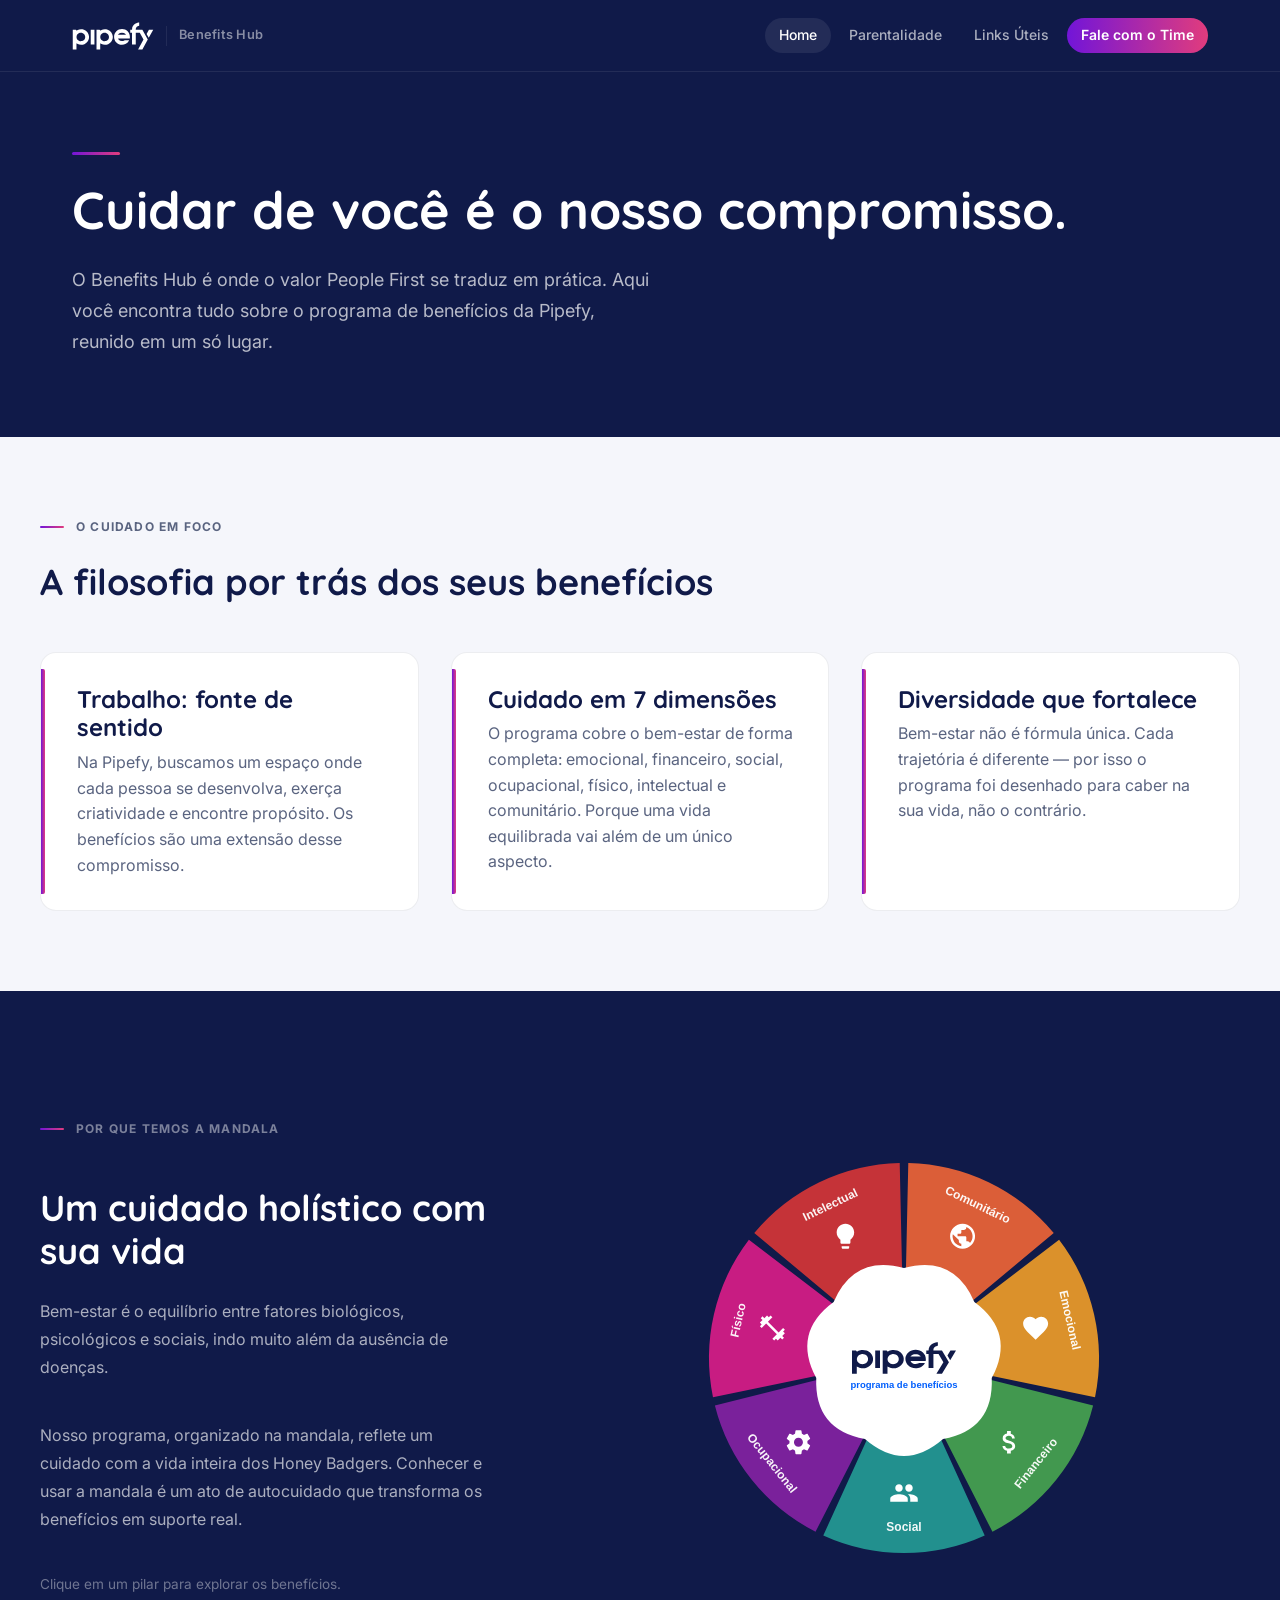
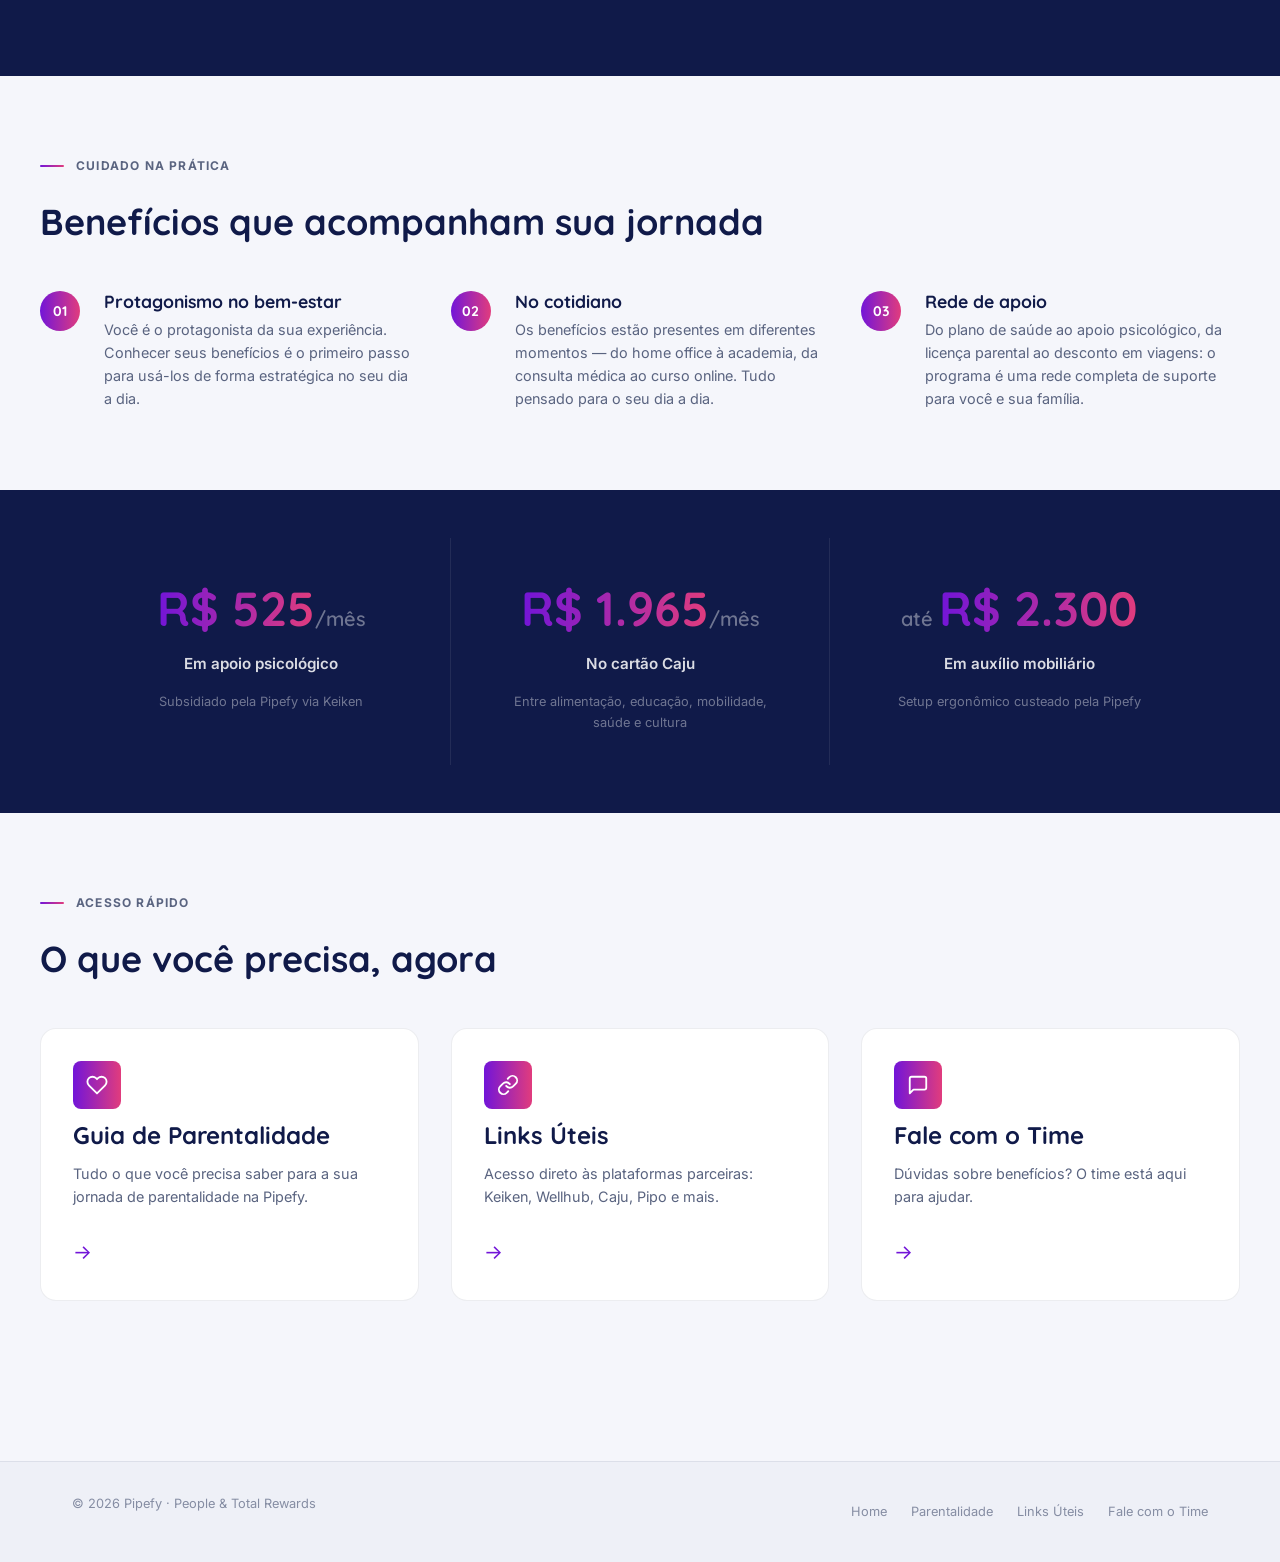
==== commit 4984958a: "Ajuste do texto inicial" ====
--- a/index.html
+++ b/index.html
@@ -106,7 +106,7 @@
             <p class="stat-detail">Entre alimentação, educação, mobilidade, saúde e cultura</p>
           </div>
           <div class="stat">
-           <div><span class="stat-value">R$ 2.300</span></div>
+           <div><span class="stat-period">até </span><span class="stat-value">R$ 2.300</span></div>
            <p class="stat-label">Em auxílio mobiliário</p>
            <p class="stat-detail">Setup ergonômico custeado pela Pipefy</p>
          </div>
@@ -140,7 +140,7 @@
               <svg width="22" height="22" viewBox="0 0 24 24" fill="none" stroke="white" stroke-width="2" stroke-linecap="round" stroke-linejoin="round"><path d="M21 15a2 2 0 0 1-2 2H7l-4 4V5a2 2 0 0 1 2-2h14a2 2 0 0 1 2 2z"/></svg>
             </div>
             <h3>Fale com o Time</h3>
-            <p>Dúvidas sobre benefícios? O time de C&amp;B está aqui para ajudar.</p>
+            <p>Dúvidas sobre benefícios? O time está aqui para ajudar.</p>
             <span class="card-link-arrow" aria-hidden="true">→</span>
           </a>
         </div>
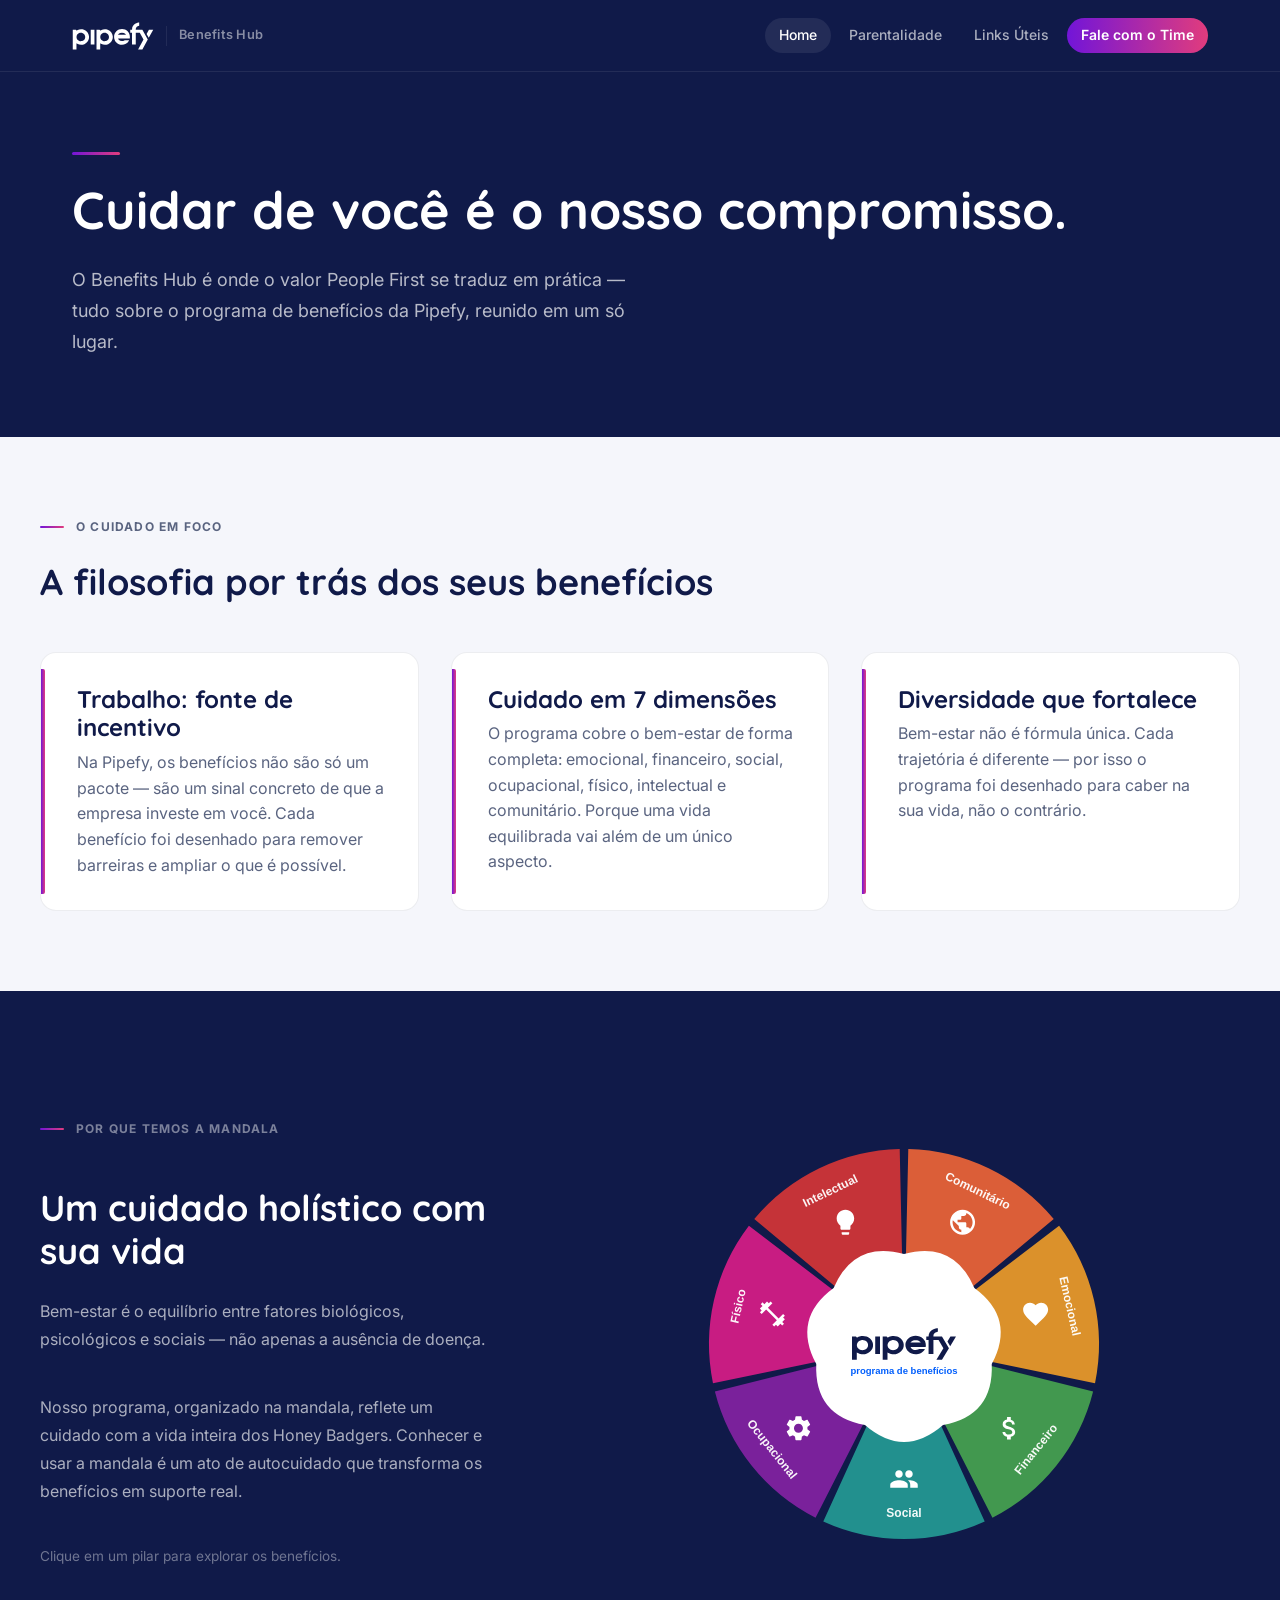
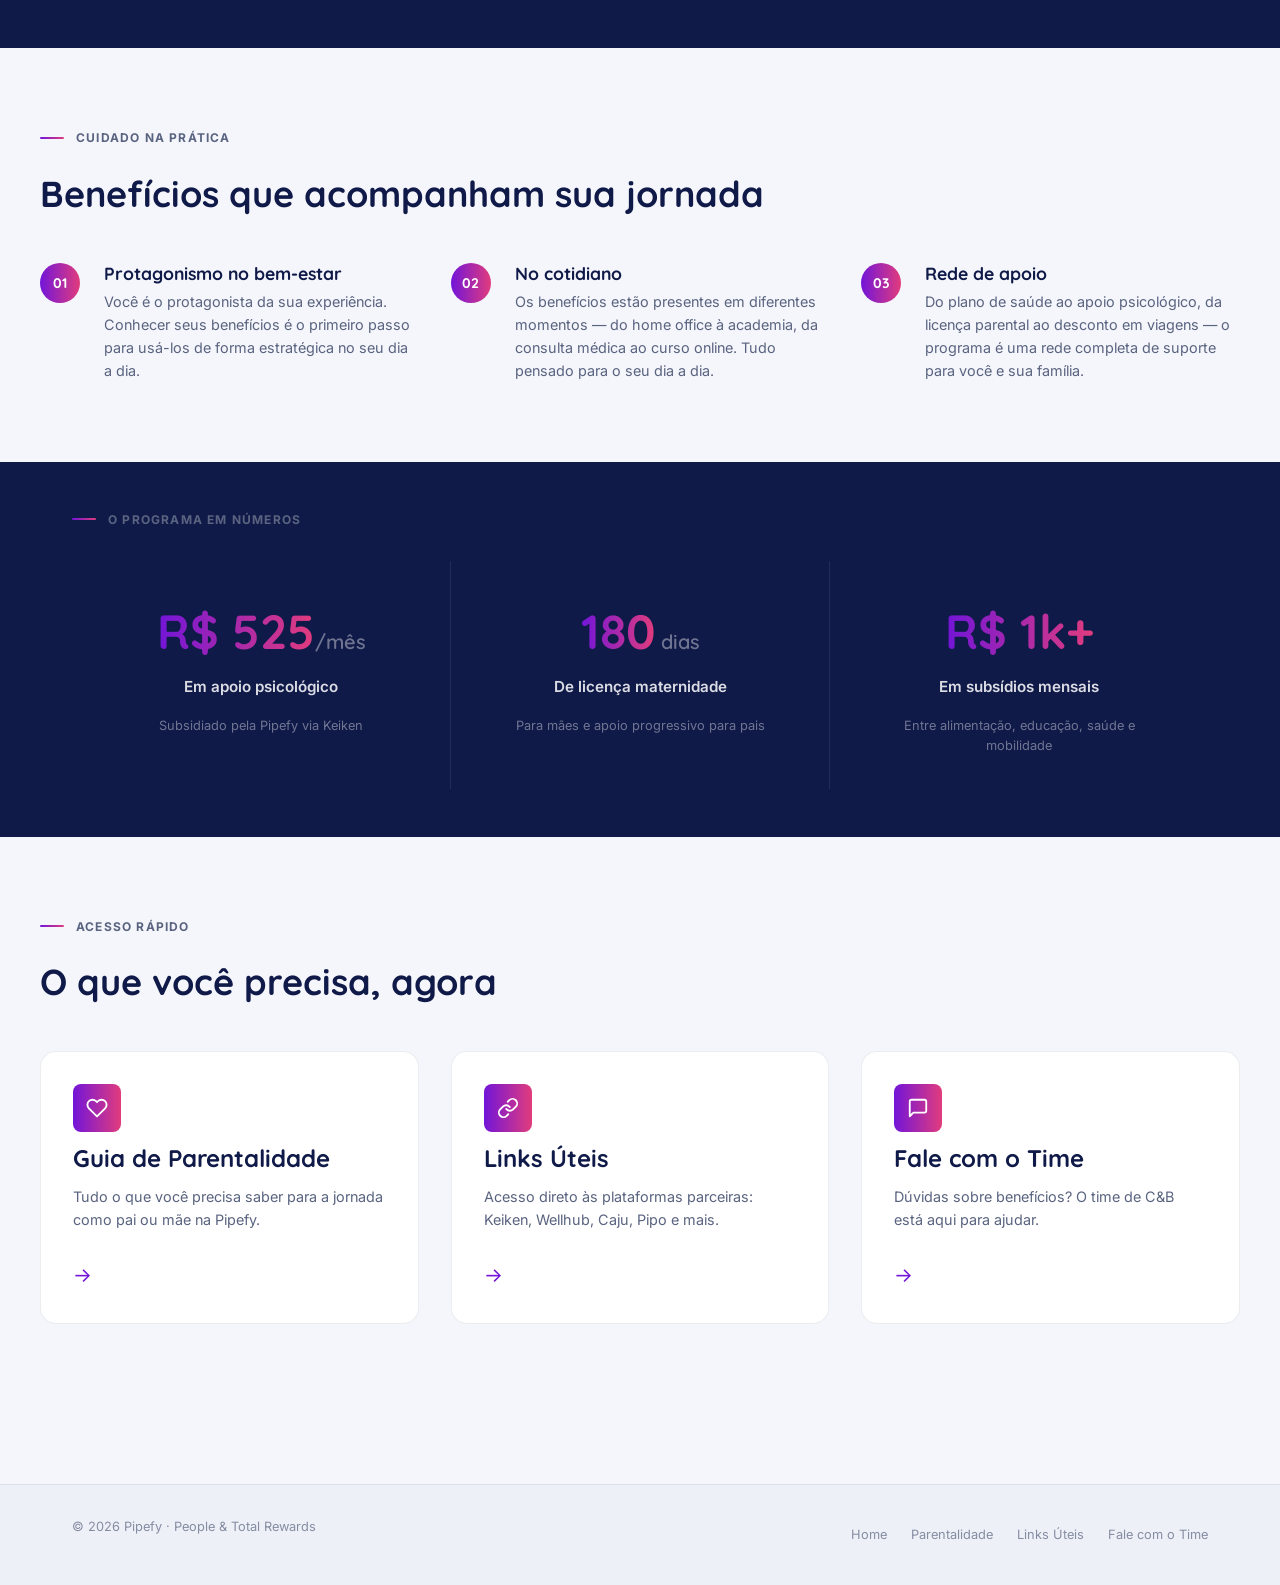
==== commit 4bb9df36: "Ajuste do index" ====
--- a/index.html
+++ b/index.html
@@ -20,7 +20,7 @@
       <div class="container">
         <div class="gradient-bar"></div>
         <h1 id="hero-title">Cuidar de você é o nosso compromisso.</h1>
-        <p class="hero-subtitle">O Benefits Hub é onde o valor People First se traduz em prática. Aqui você encontra tudo sobre o programa de benefícios da Pipefy, reunido em um só lugar.</p>
+        <p class="hero-subtitle">O Benefits Hub é onde o valor People First se traduz em prática — tudo sobre o programa de benefícios da Pipefy, reunido em um só lugar.</p>
       </div>
     </section>
 
@@ -30,8 +30,8 @@
         <h2 id="cuidado-title">A filosofia por trás dos seus benefícios</h2>
         <div class="grid-3">
           <div class="card card-feature">
-            <h3>Trabalho: fonte de sentido</h3>
-            <p style="color:var(--text-secondary);margin-top:0.5rem">Na Pipefy, buscamos um espaço onde cada pessoa se desenvolva, exerça criatividade e encontre propósito. Os benefícios são uma extensão desse compromisso.</p>
+            <h3>Trabalho: fonte de incentivo</h3>
+            <p style="color:var(--text-secondary);margin-top:0.5rem">Na Pipefy, os benefícios não são só um pacote — são um sinal concreto de que a empresa investe em você. Cada benefício foi desenhado para remover barreiras e ampliar o que é possível.</p>
           </div>
           <div class="card card-feature">
             <h3>Cuidado em 7 dimensões</h3>
@@ -51,7 +51,7 @@
           <div class="mandala-text">
             <div class="section-label">Por que temos a mandala</div>
             <h2 id="mandala-title">Um cuidado holístico com sua vida</h2>
-            <p>Bem-estar é o equilíbrio entre fatores biológicos, psicológicos e sociais, indo muito além da ausência de doenças.</p>
+            <p>Bem-estar é o equilíbrio entre fatores biológicos, psicológicos e sociais — não apenas a ausência de doença.</p>
             <p>Nosso programa, organizado na mandala, reflete um cuidado com a vida inteira dos Honey Badgers. Conhecer e usar a mandala é um ato de autocuidado que transforma os benefícios em suporte real.</p>
             <p style="color:rgba(255,255,255,0.4);font-size:0.85rem">Clique em um pilar para explorar os benefícios.</p>
           </div>
@@ -85,7 +85,7 @@
             <div class="pratica-num" aria-hidden="true">03</div>
             <div>
               <h3>Rede de apoio</h3>
-              <p>Do plano de saúde ao apoio psicológico, da licença parental ao desconto em viagens: o programa é uma rede completa de suporte para você e sua família.</p>
+              <p>Do plano de saúde ao apoio psicológico, da licença parental ao desconto em viagens — o programa é uma rede completa de suporte para você e sua família.</p>
             </div>
           </div>
         </div>
@@ -94,6 +94,7 @@
 
     <section class="section-numbers" aria-label="Números do programa de benefícios">
       <div class="container">
+        <div class="section-label" style="text-align:center;margin-bottom:var(--space-lg)">O programa em números</div>
         <div class="numbers-grid">
           <div class="stat">
             <div><span class="stat-value">R$ 525</span><span class="stat-period">/mês</span></div>
@@ -101,15 +102,15 @@
             <p class="stat-detail">Subsidiado pela Pipefy via Keiken</p>
           </div>
           <div class="stat">
-            <div><span class="stat-value">R$ 1.965</span><span class="stat-period">/mês</span></div>
-            <p class="stat-label">No cartão Caju</p>
-            <p class="stat-detail">Entre alimentação, educação, mobilidade, saúde e cultura</p>
+            <div><span class="stat-value">180</span><span class="stat-period"> dias</span></div>
+            <p class="stat-label">De licença maternidade</p>
+            <p class="stat-detail">Para mães e apoio progressivo para pais</p>
           </div>
           <div class="stat">
-           <div><span class="stat-period">até </span><span class="stat-value">R$ 2.300</span></div>
-           <p class="stat-label">Em auxílio mobiliário</p>
-           <p class="stat-detail">Setup ergonômico custeado pela Pipefy</p>
-         </div>
+            <div><span class="stat-value">R$ 1k+</span></div>
+            <p class="stat-label">Em subsídios mensais</p>
+            <p class="stat-detail">Entre alimentação, educação, saúde e mobilidade</p>
+          </div>
         </div>
       </div>
     </section>
@@ -124,7 +125,7 @@
               <svg width="22" height="22" viewBox="0 0 24 24" fill="none" stroke="white" stroke-width="2" stroke-linecap="round" stroke-linejoin="round"><path d="M20.84 4.61a5.5 5.5 0 0 0-7.78 0L12 5.67l-1.06-1.06a5.5 5.5 0 0 0-7.78 7.78l1.06 1.06L12 21.23l7.78-7.78 1.06-1.06a5.5 5.5 0 0 0 0-7.78z"/></svg>
             </div>
             <h3>Guia de Parentalidade</h3>
-            <p>Tudo o que você precisa saber para a sua jornada de parentalidade na Pipefy.</p>
+            <p>Tudo o que você precisa saber para a jornada como pai ou mãe na Pipefy.</p>
             <span class="card-link-arrow" aria-hidden="true">→</span>
           </a>
           <a href="links-uteis.html" class="card card-link">
@@ -140,7 +141,7 @@
               <svg width="22" height="22" viewBox="0 0 24 24" fill="none" stroke="white" stroke-width="2" stroke-linecap="round" stroke-linejoin="round"><path d="M21 15a2 2 0 0 1-2 2H7l-4 4V5a2 2 0 0 1 2-2h14a2 2 0 0 1 2 2z"/></svg>
             </div>
             <h3>Fale com o Time</h3>
-            <p>Dúvidas sobre benefícios? O time está aqui para ajudar.</p>
+            <p>Dúvidas sobre benefícios? O time de C&amp;B está aqui para ajudar.</p>
             <span class="card-link-arrow" aria-hidden="true">→</span>
           </a>
         </div>
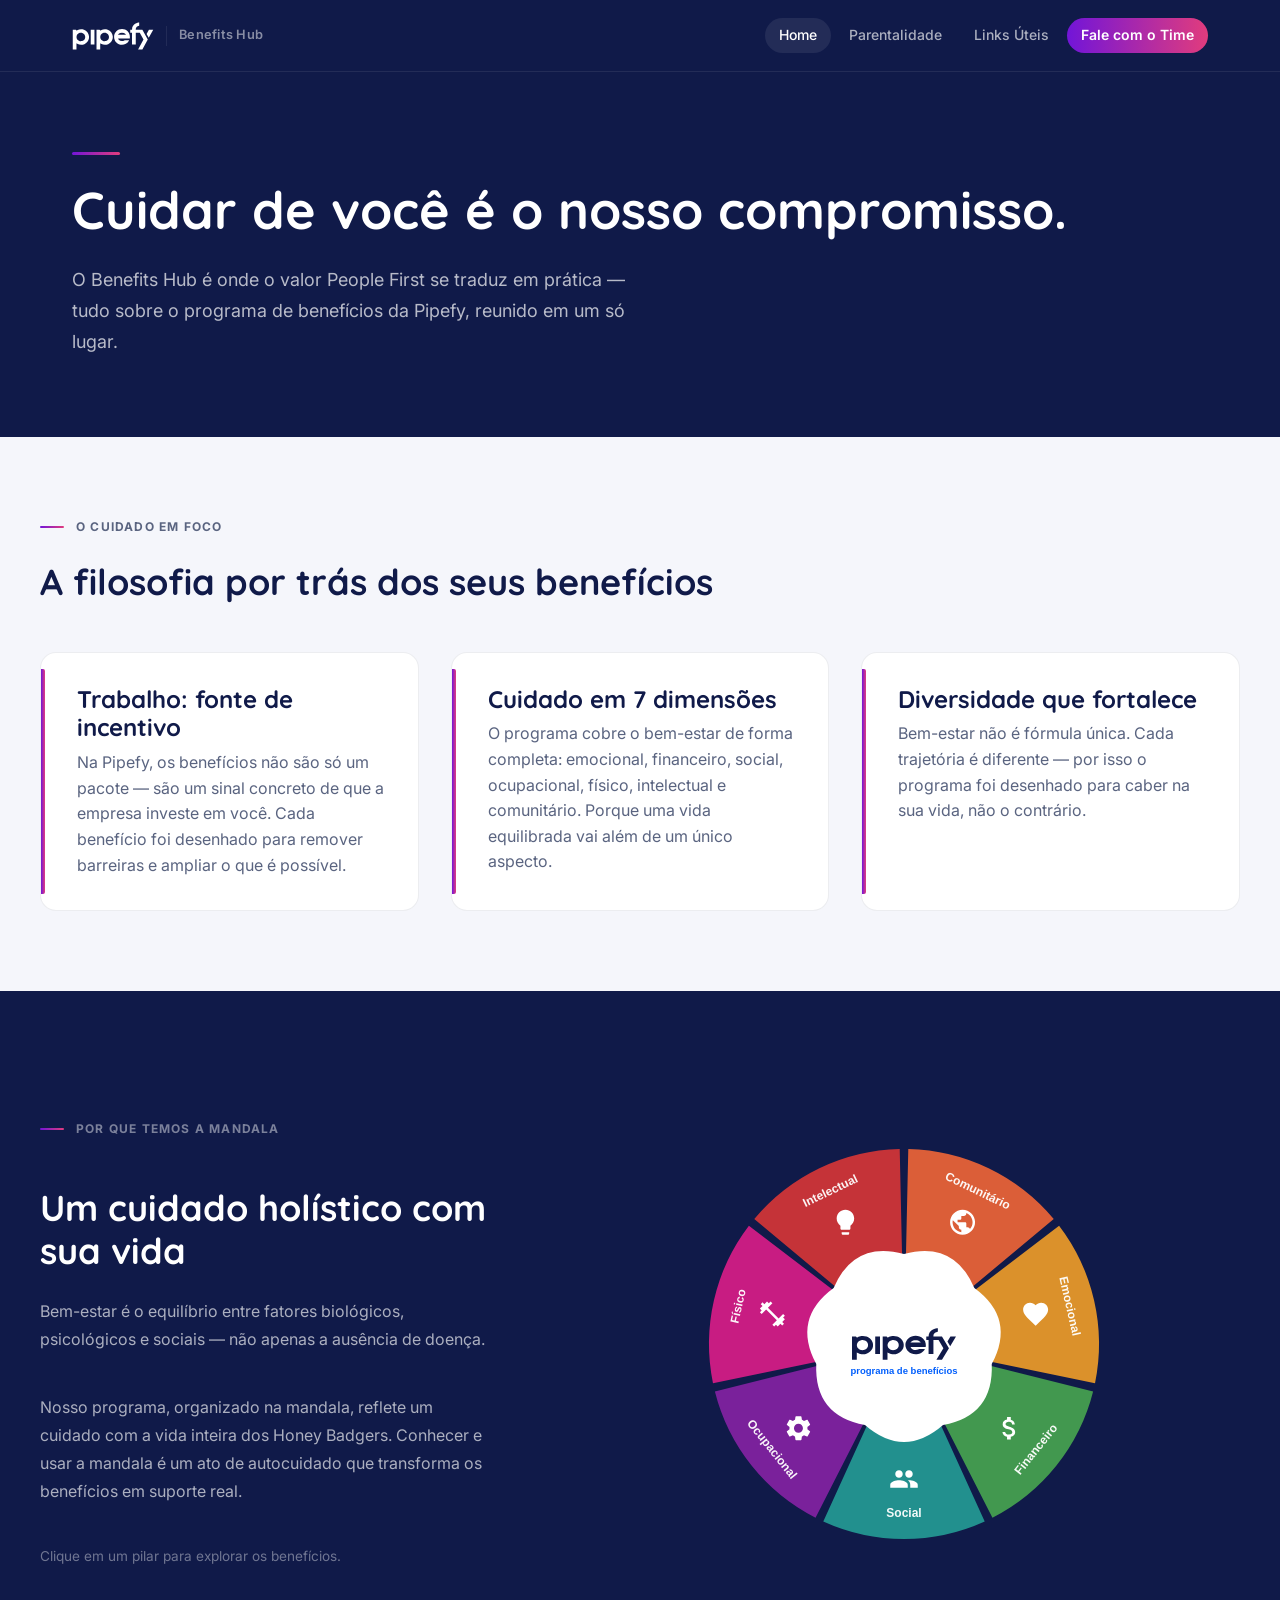
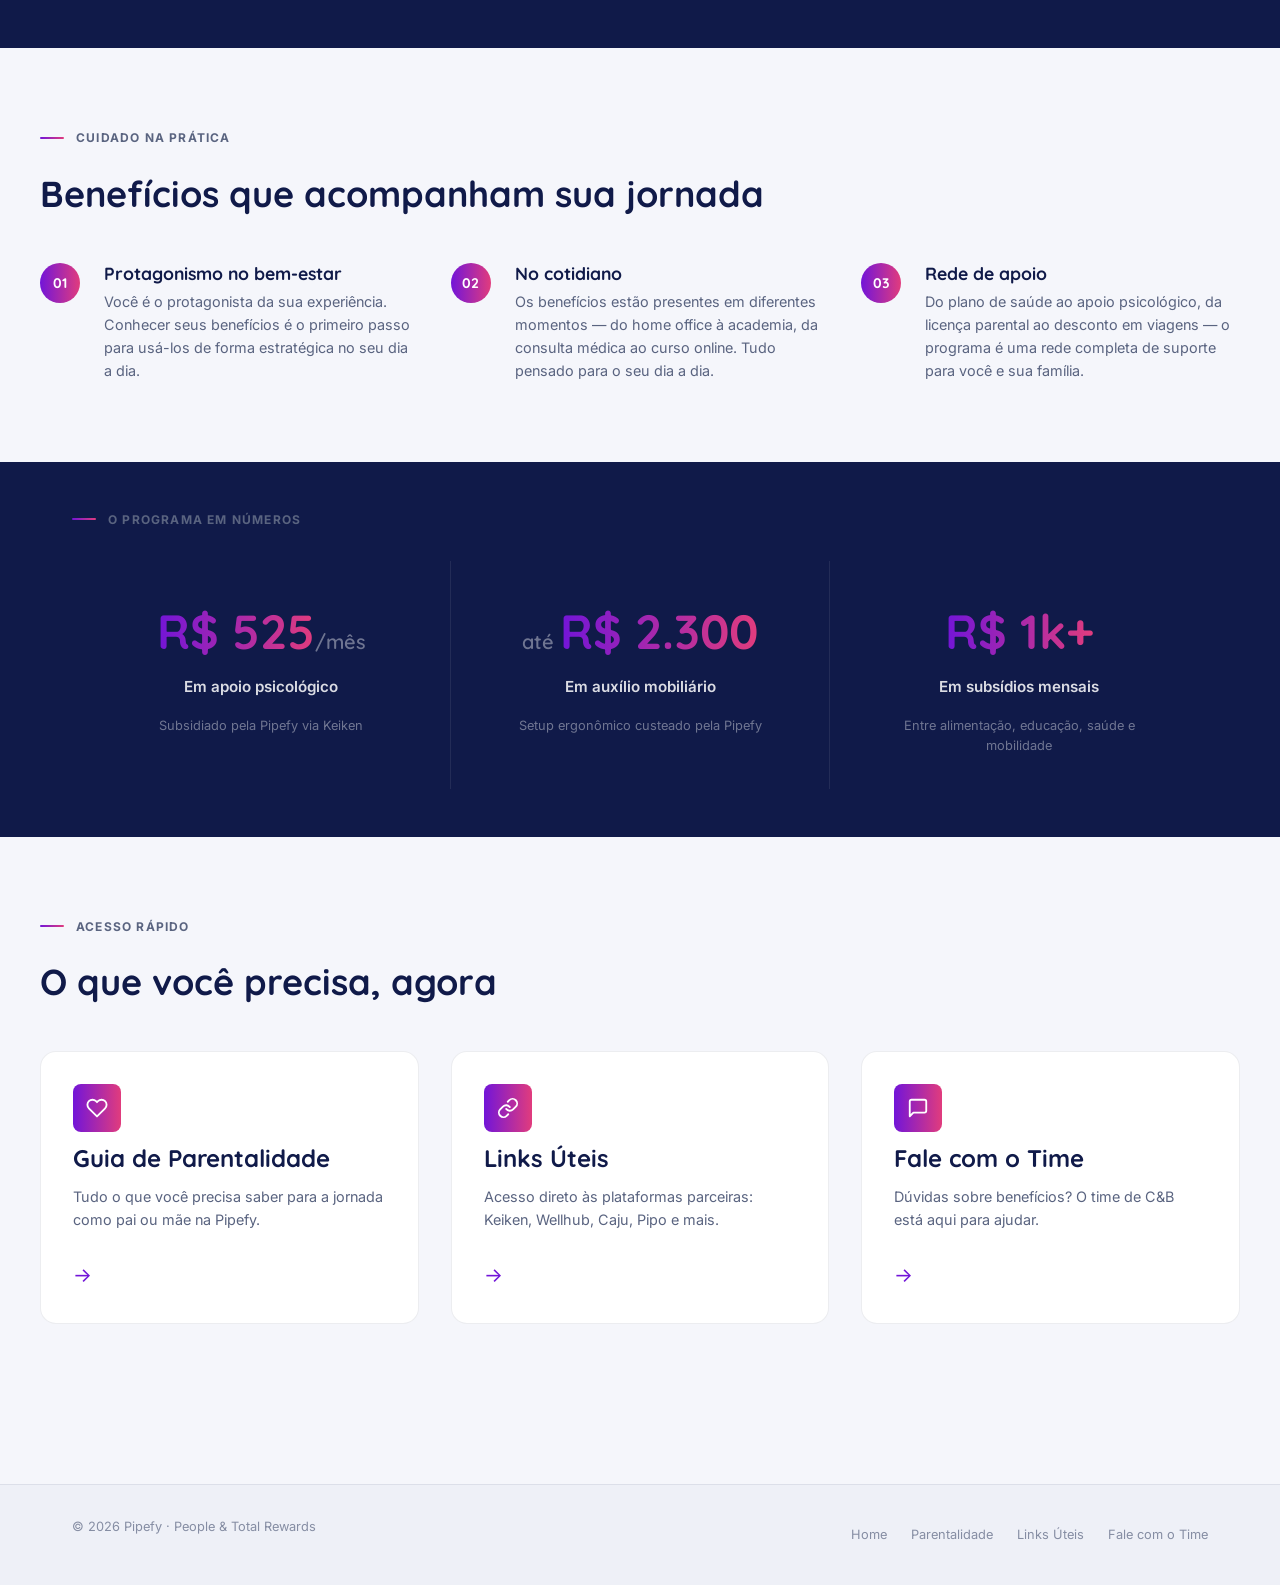
==== commit 4f7d68ab: "Ajuste do index" ====
--- a/index.html
+++ b/index.html
@@ -102,9 +102,9 @@
             <p class="stat-detail">Subsidiado pela Pipefy via Keiken</p>
           </div>
           <div class="stat">
-            <div><span class="stat-value">180</span><span class="stat-period"> dias</span></div>
-            <p class="stat-label">De licença maternidade</p>
-            <p class="stat-detail">Para mães e apoio progressivo para pais</p>
+            <div><span class="stat-period">até </span><span class="stat-value">R$ 2.300</span></div>
+            <p class="stat-label">Em auxílio mobiliário</p>
+            <p class="stat-detail">Setup ergonômico custeado pela Pipefy</p>
           </div>
           <div class="stat">
             <div><span class="stat-value">R$ 1k+</span></div>
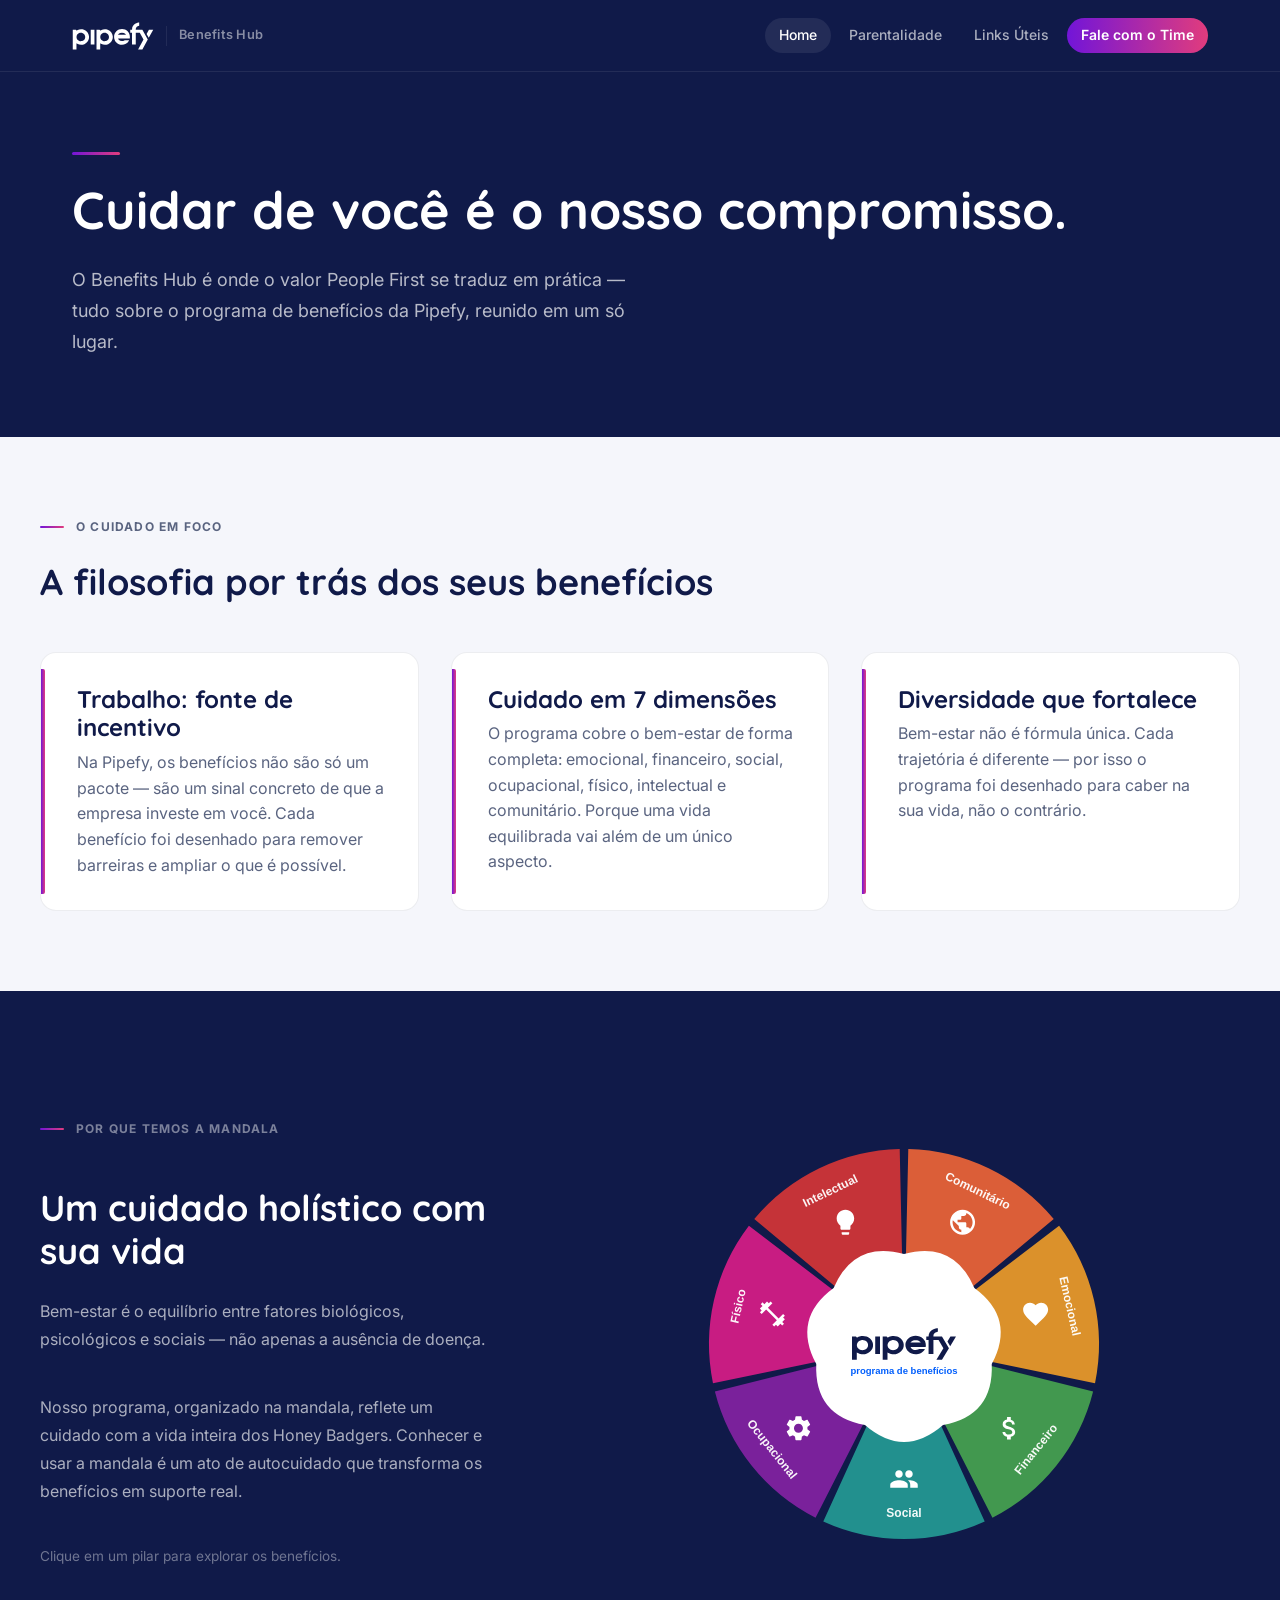
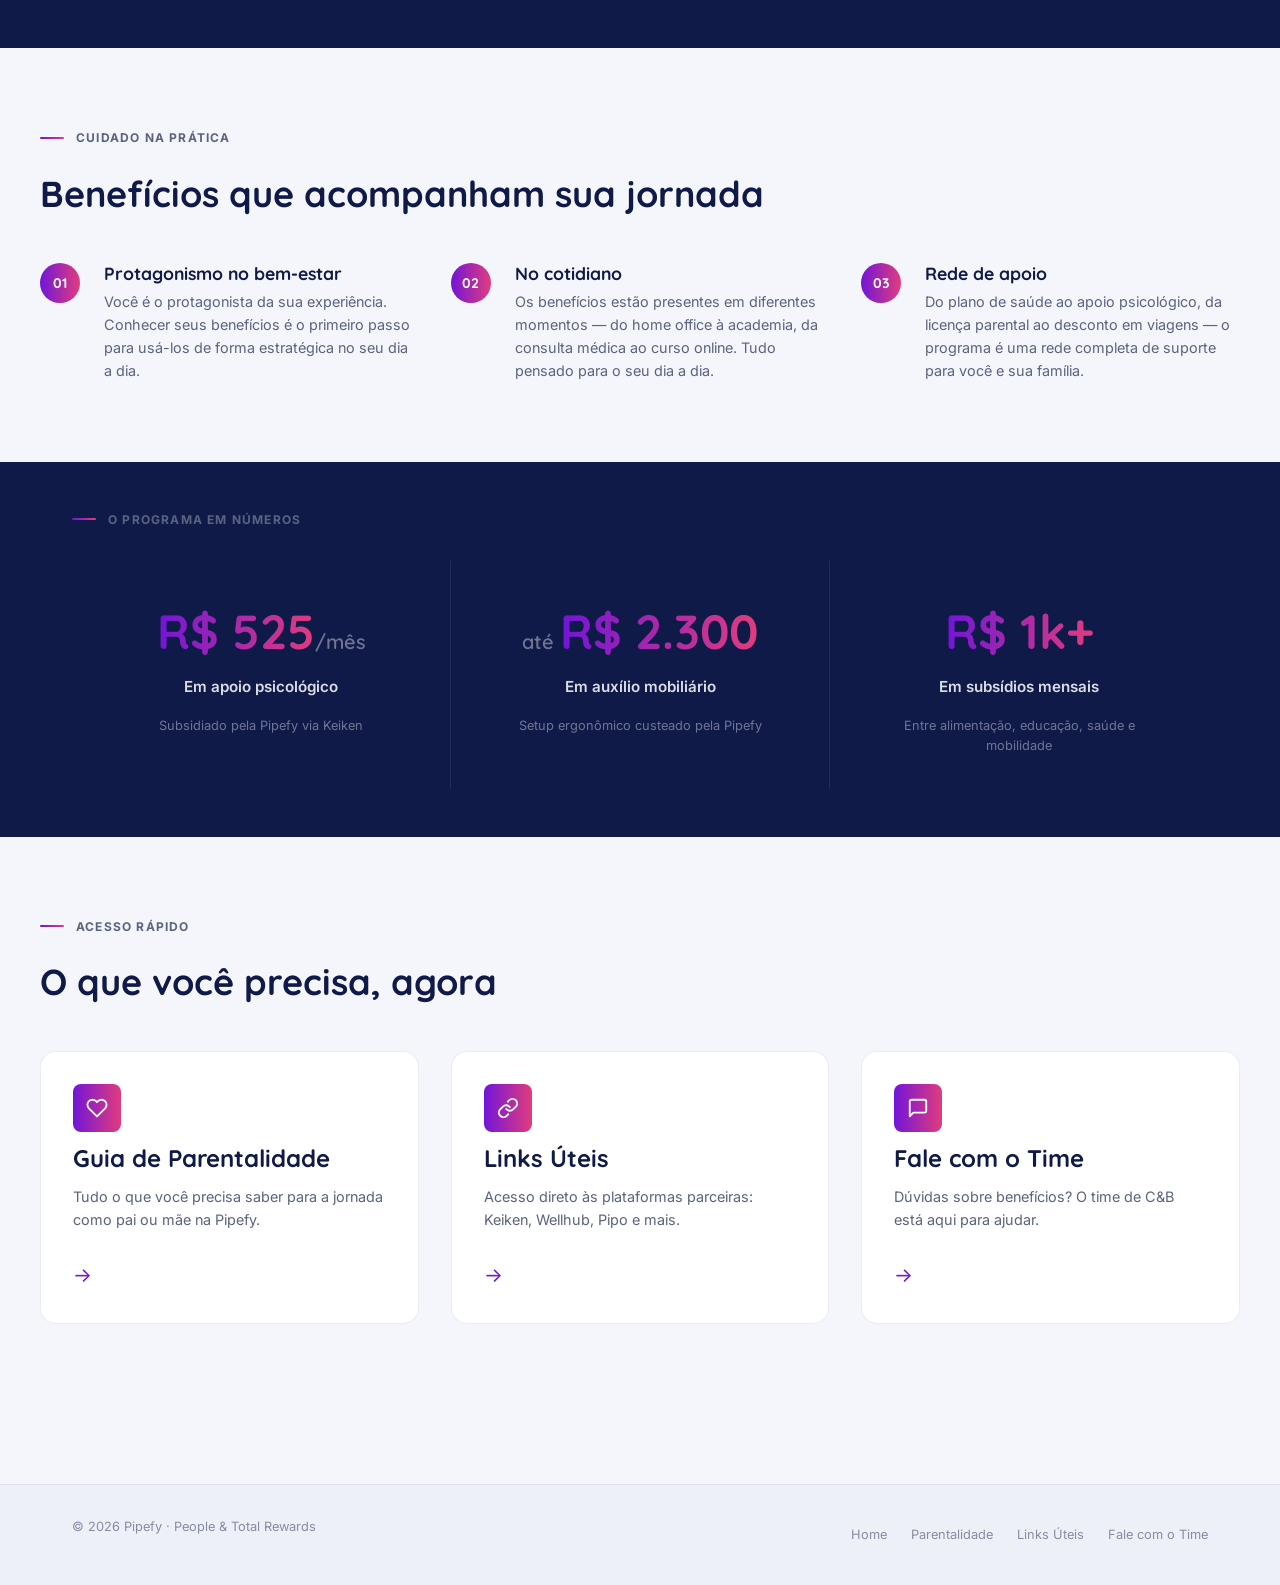
==== commit e5a0eb14: "Ajustes" ====
--- a/index.html
+++ b/index.html
@@ -133,7 +133,7 @@
               <svg width="22" height="22" viewBox="0 0 24 24" fill="none" stroke="white" stroke-width="2" stroke-linecap="round" stroke-linejoin="round"><path d="M10 13a5 5 0 0 0 7.54.54l3-3a5 5 0 0 0-7.07-7.07l-1.72 1.71"/><path d="M14 11a5 5 0 0 0-7.54-.54l-3 3a5 5 0 0 0 7.07 7.07l1.71-1.71"/></svg>
             </div>
             <h3>Links Úteis</h3>
-            <p>Acesso direto às plataformas parceiras: Keiken, Wellhub, Caju, Pipo e mais.</p>
+            <p>Acesso direto às plataformas parceiras: Keiken, Wellhub, Pipo e mais.</p>
             <span class="card-link-arrow" aria-hidden="true">→</span>
           </a>
           <a href="fale-com-o-time.html" class="card card-link">
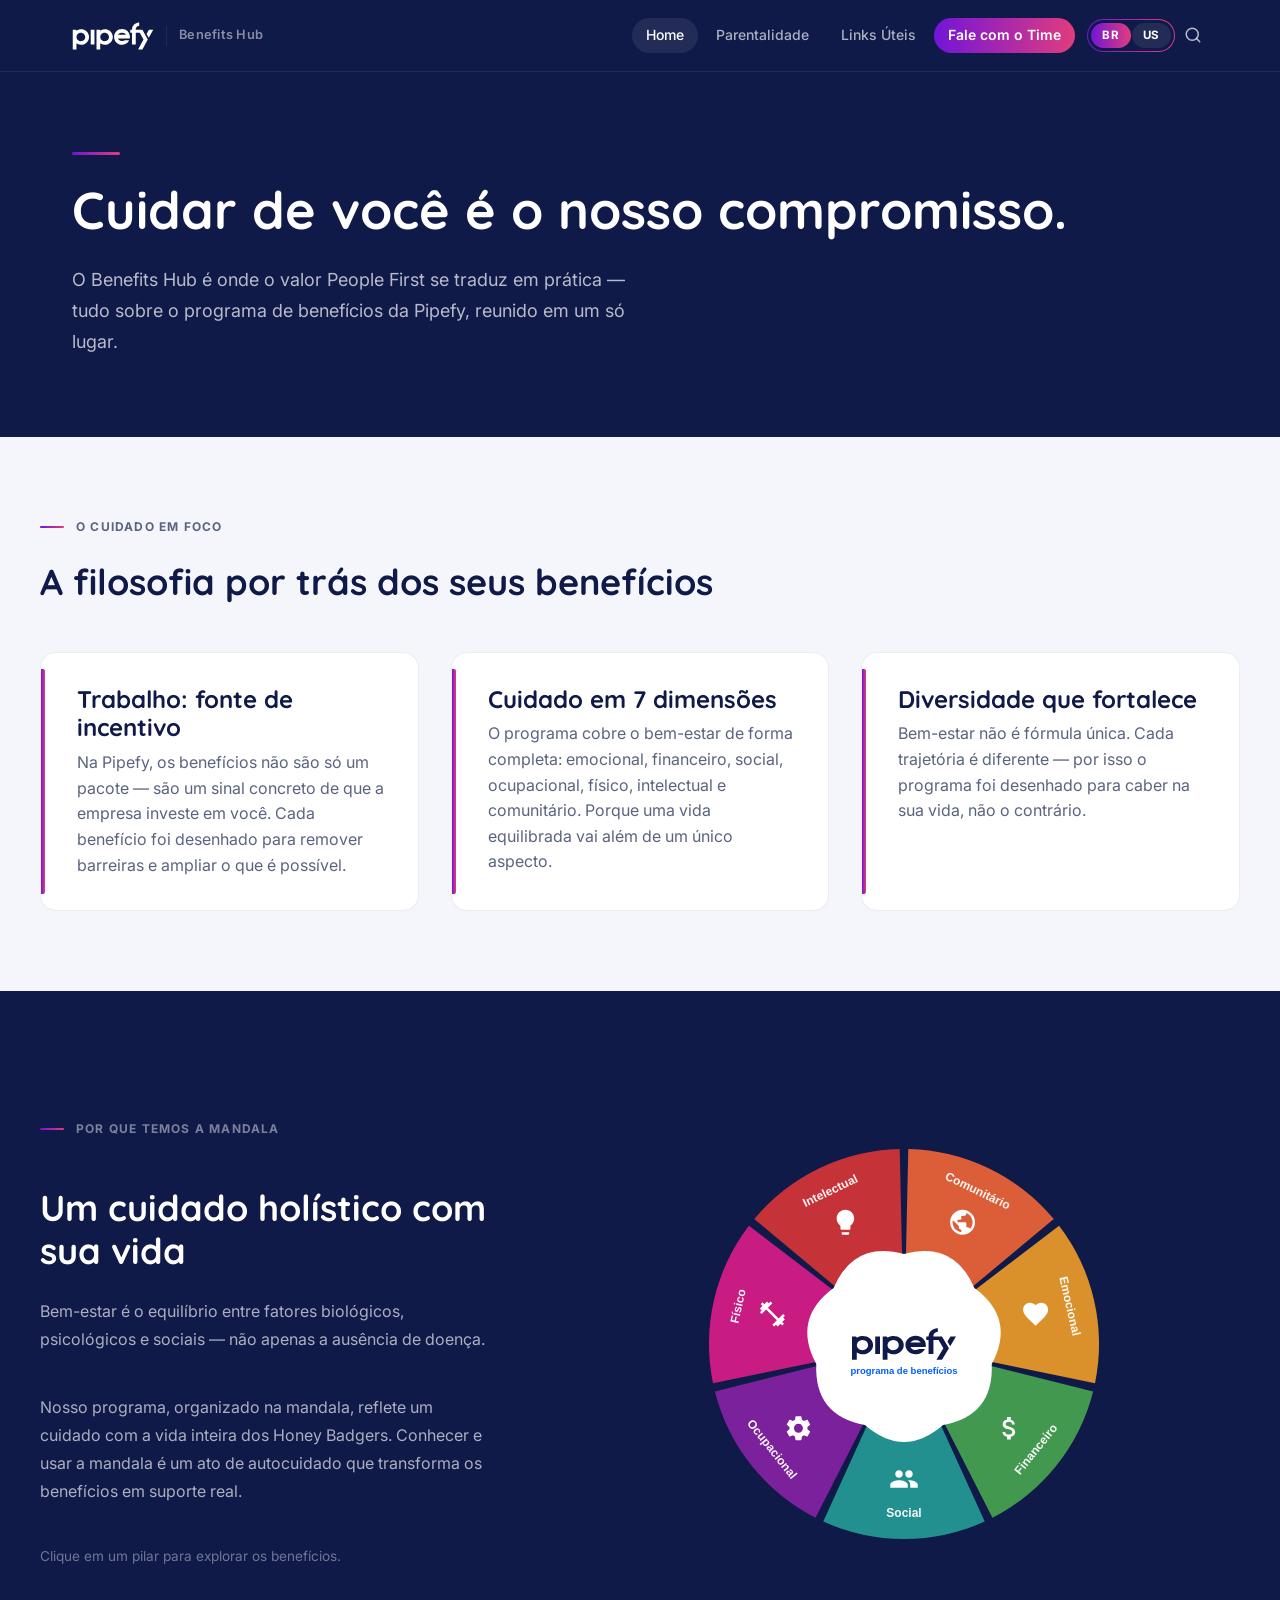
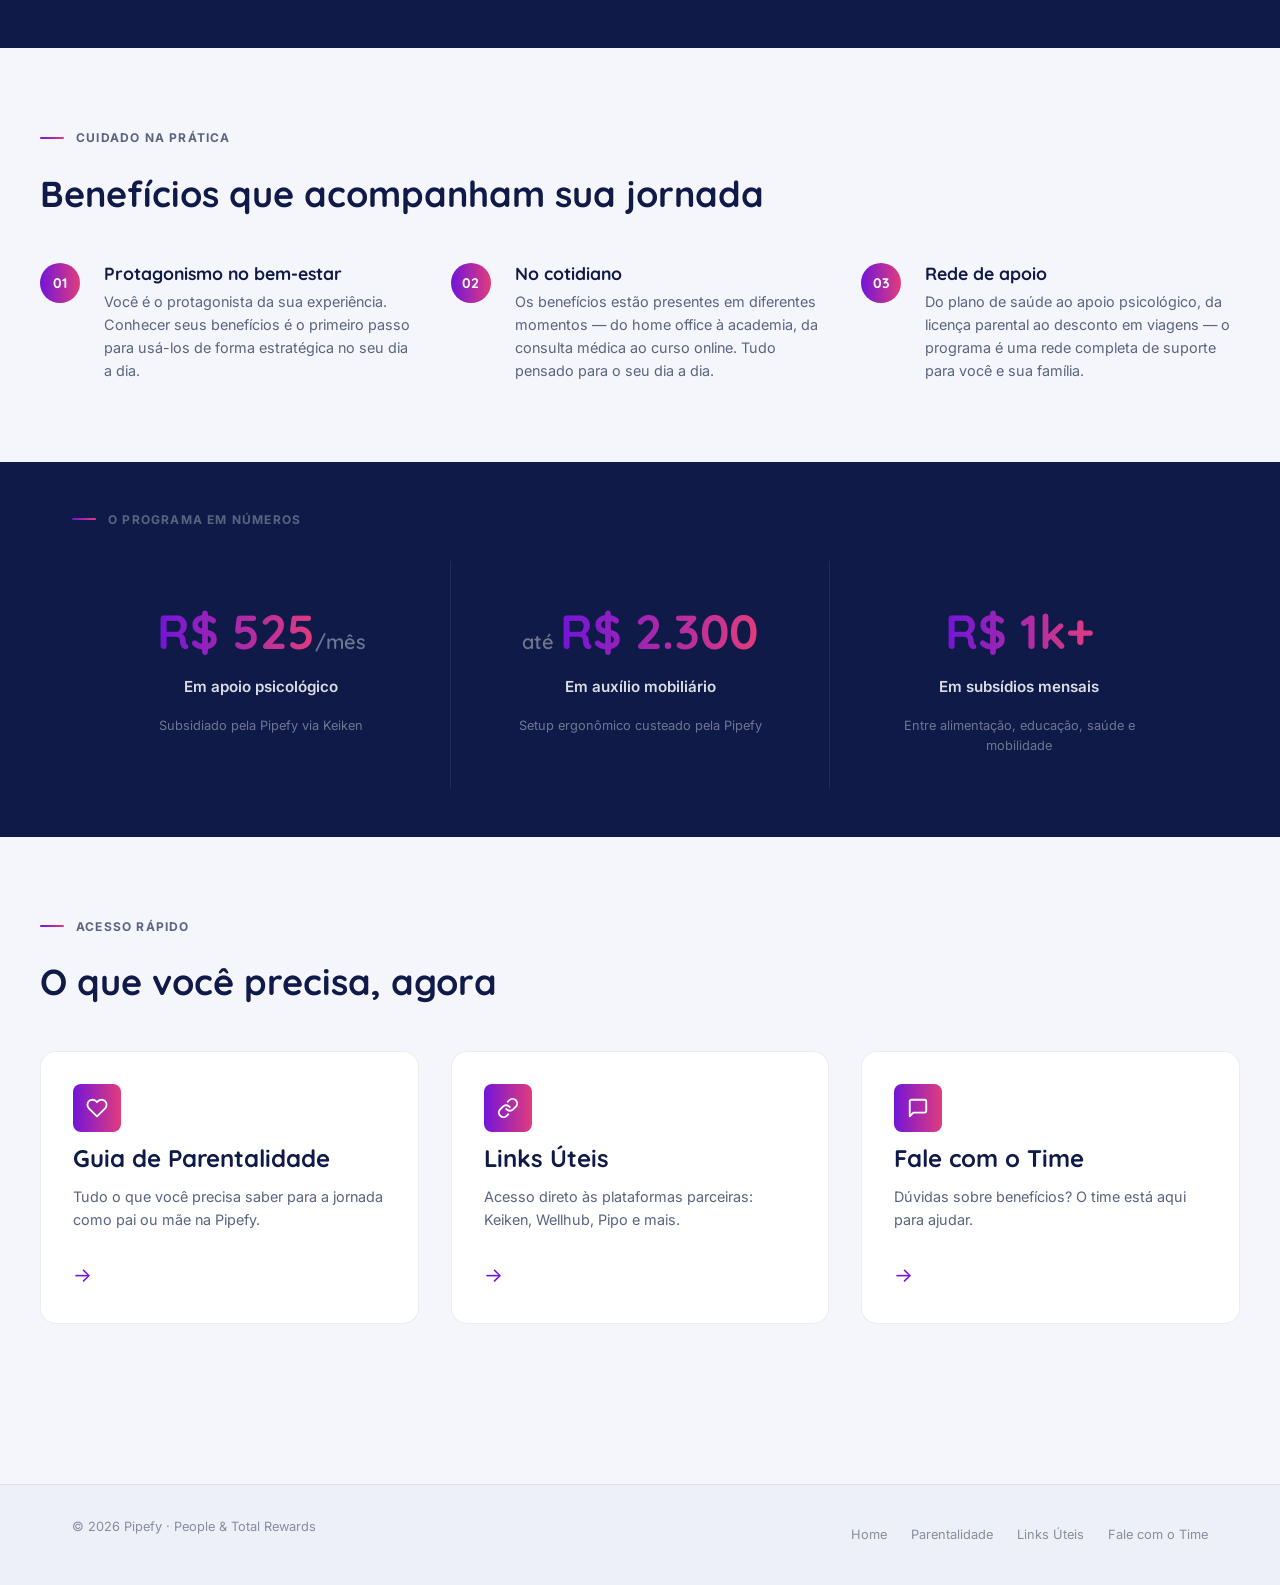
==== commit bb1ab561: "Ajuste de escrita" ====
--- a/index.html
+++ b/index.html
@@ -141,7 +141,7 @@
               <svg width="22" height="22" viewBox="0 0 24 24" fill="none" stroke="white" stroke-width="2" stroke-linecap="round" stroke-linejoin="round"><path d="M21 15a2 2 0 0 1-2 2H7l-4 4V5a2 2 0 0 1 2-2h14a2 2 0 0 1 2 2z"/></svg>
             </div>
             <h3>Fale com o Time</h3>
-            <p>Dúvidas sobre benefícios? O time de C&amp;B está aqui para ajudar.</p>
+            <p>Dúvidas sobre benefícios? O time está aqui para ajudar.</p>
             <span class="card-link-arrow" aria-hidden="true">→</span>
           </a>
         </div>
--- a/css/style.css
+++ b/css/style.css
@@ -300,4 +300,115 @@
 
 .pilar-footer-nav { margin-top: var(--space-xl); padding-top: var(--space-lg); border-top: 1px solid var(--border-subtle); }
 .pilar-footer-nav a { font-size: 0.875rem; font-weight: 600; color: var(--text-secondary); text-decoration: none; display: inline-flex; align-items: center; gap: 0.4rem; transition: color var(--transition); }
-.pilar-footer-nav a:hover { color: var(--color-primary); }+.pilar-footer-nav a:hover { color: var(--color-primary); }
+
+/* ================================================
+   HEADER SEARCH (Correções)
+   ================================================ */
+
+.search-toggle {
+  background-color: transparent; /* Substitua 'none' por 'transparent' */
+  border: none;
+  appearance: none;         /* Reseta estilos nativos do navegador */
+  -webkit-appearance: none; /* Reseta estilos no Safari/Chrome */
+  cursor: pointer;
+  padding: 0.35rem;
+  display: flex;
+  align-items: center;
+  justify-content: center;
+  border-radius: 6px;
+  transition: color 0.2s, background-color 0.2s;
+}
+
+.search-toggle:hover {
+  background-color: rgba(255, 255, 255, 0.1);
+}
+
+.search-toggle:focus-visible {
+  outline: 2px solid var(--color-primary);
+  outline-offset: 2px;
+}
+
+.search-toggle svg {
+  width: 18px;
+  height: 18px;
+  stroke: rgba(255, 255, 255, 0.7); /* Força a cor clara na lupa */
+  fill: none;
+  stroke-width: 2;
+  stroke-linecap: round;
+  transition: stroke 0.2s;
+}
+
+.search-toggle:hover svg {
+  stroke: #ffffff; /* Lupa fica 100% branca no hover */
+}
+
+/* REGION SWITCHER */
+.region-switcher {
+  display: flex;
+  align-items: center;
+  /* Gradiente na borda usando background-clip */
+  background:
+    linear-gradient(var(--bg-dark), var(--bg-dark)) padding-box,
+    var(--gradient) border-box;
+  border: 1px solid transparent;
+  border-radius: 20px;
+  padding: 3px;
+  gap: 1px;
+  flex-shrink: 0;
+  margin-left: 0.5rem;
+}
+
+/* (0,2,0) — supera .site-nav a (0,1,1) */
+.site-nav .region-btn {
+  font-size: 0.72rem;
+  font-weight: 700;
+  color: rgba(255,255,255,0.5);
+  padding: 0.22rem 0.7rem;
+  border-radius: 14px;
+  text-decoration: none;
+  transition: color .2s, background .2s;
+  line-height: 1.5;
+  letter-spacing: 0.04em;
+  white-space: nowrap;
+  background: transparent;
+}
+
+.site-nav .region-btn:hover:not(.region-btn--active) {
+  color: rgba(255,255,255,0.85);
+  background: rgba(255,255,255,0.08);
+}
+
+.site-nav .region-btn--active {
+  background: var(--gradient);
+  color: #fff;
+  cursor: default;
+  pointer-events: none;
+}
+
+.site-nav .region-btn:focus-visible {
+  outline: 2px solid rgba(255,255,255,0.6);
+  outline-offset: 2px;
+}
+
+.header-search          { display: flex; align-items: center; gap: 0.5rem; }
+.header-search-form     { display: flex; align-items: center; gap: 0.4rem; }
+.header-search-form[hidden] { display: none; }
+
+.header-search-input {
+  background: rgba(255,255,255,.12);
+  border: 1px solid rgba(255,255,255,.25);
+  color: #fff;
+  border-radius: 6px;
+  padding: .35rem .75rem;
+  font-size: .85rem;
+  font-family: inherit;
+  width: 200px;
+  transition: background .2s, border-color .2s;
+}
+.header-search-input::placeholder { color: rgba(255,255,255,.5); }
+.header-search-input:focus {
+  outline: none;
+  background: rgba(255,255,255,.18);
+  border-color: rgba(255,255,255,.5);
+}
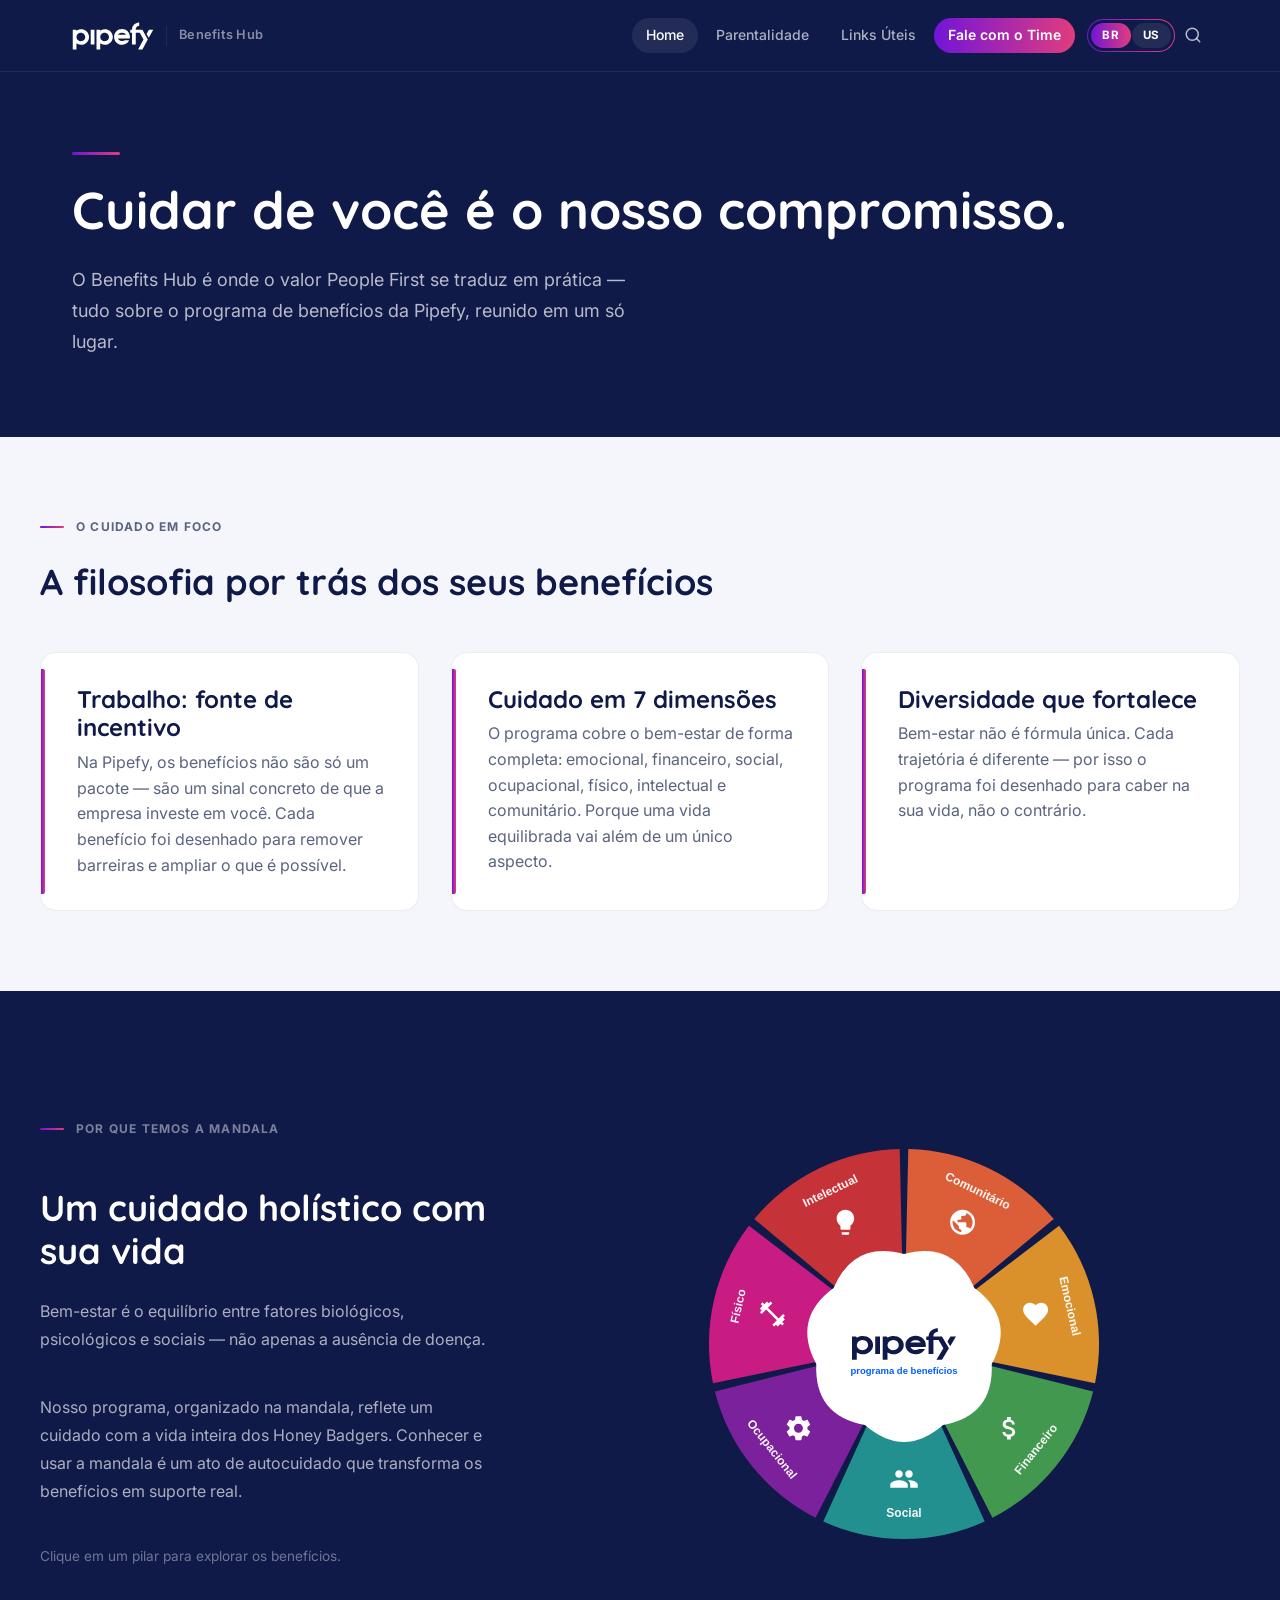
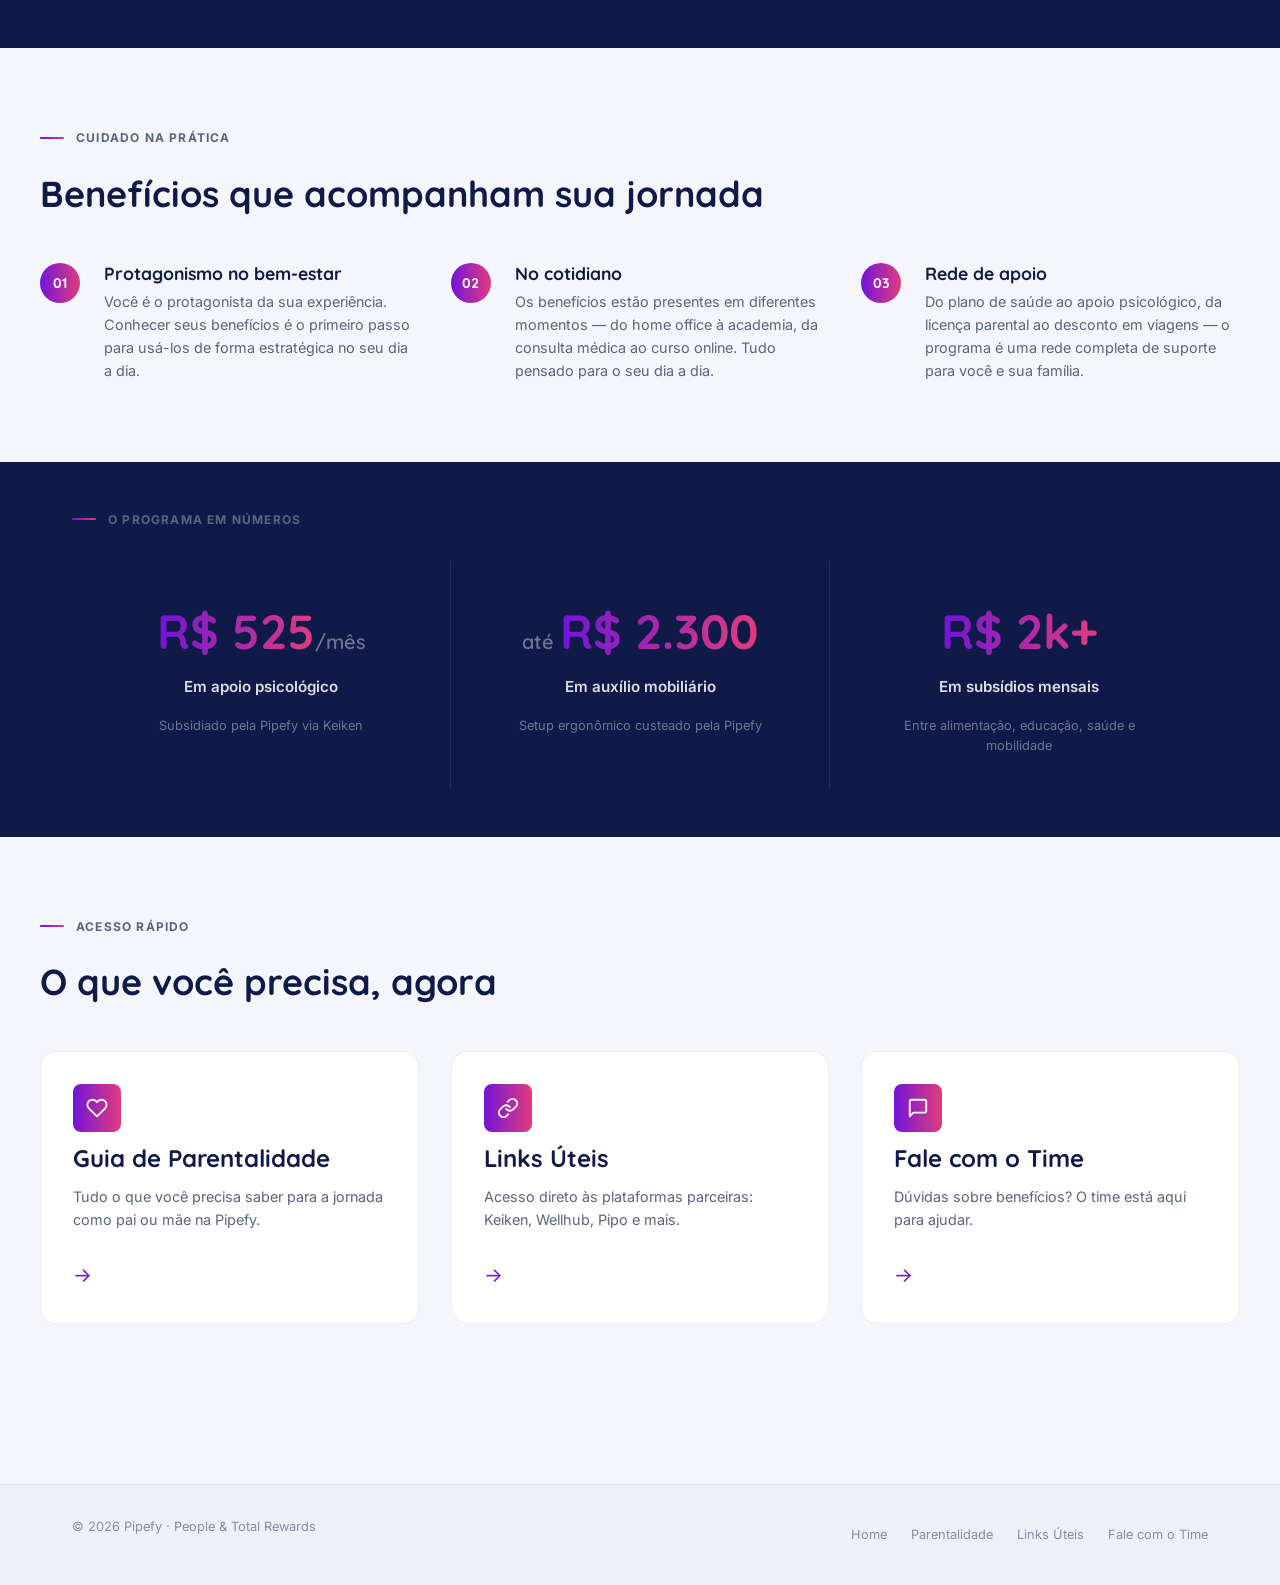
==== commit ecef0f4a: "Ajuste de valor de card numérico" ====
--- a/index.html
+++ b/index.html
@@ -107,7 +107,7 @@
             <p class="stat-detail">Setup ergonômico custeado pela Pipefy</p>
           </div>
           <div class="stat">
-            <div><span class="stat-value">R$ 1k+</span></div>
+            <div><span class="stat-value">R$ 2k+</span></div>
             <p class="stat-label">Em subsídios mensais</p>
             <p class="stat-detail">Entre alimentação, educação, saúde e mobilidade</p>
           </div>
